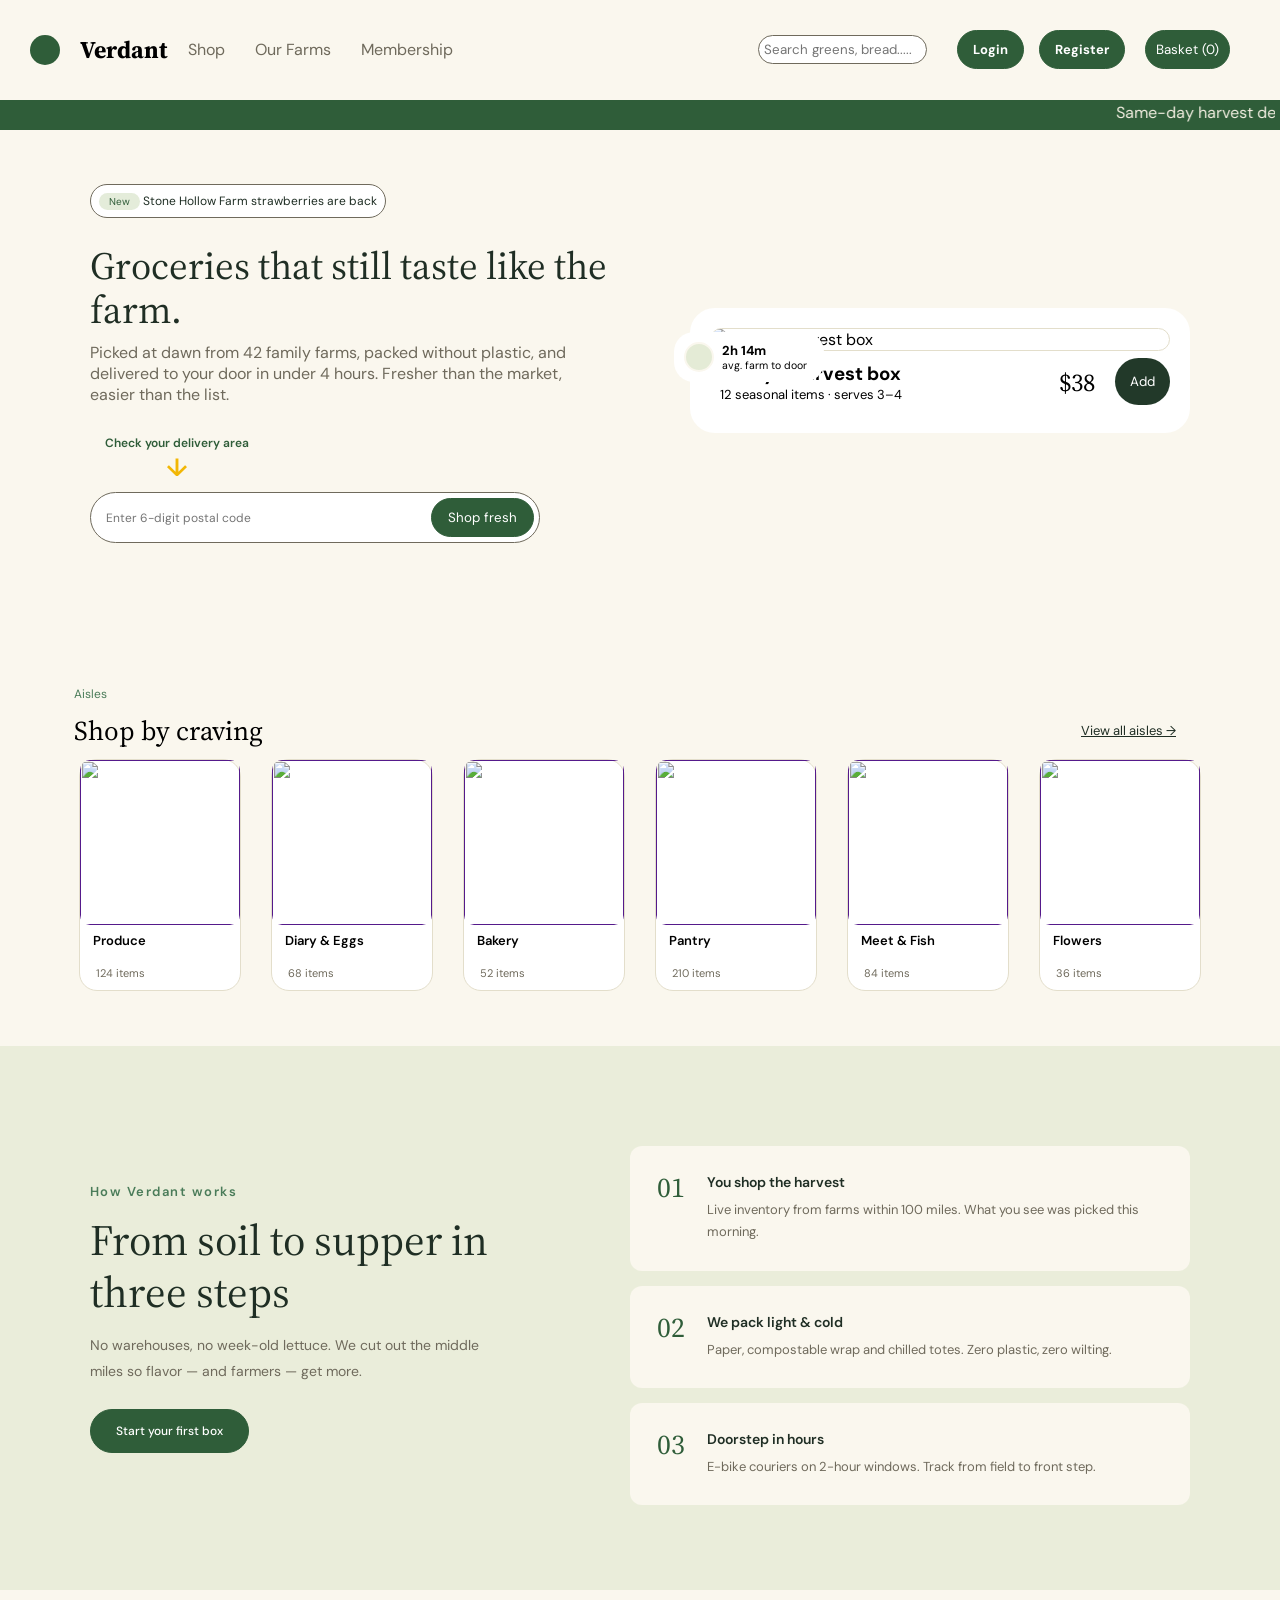
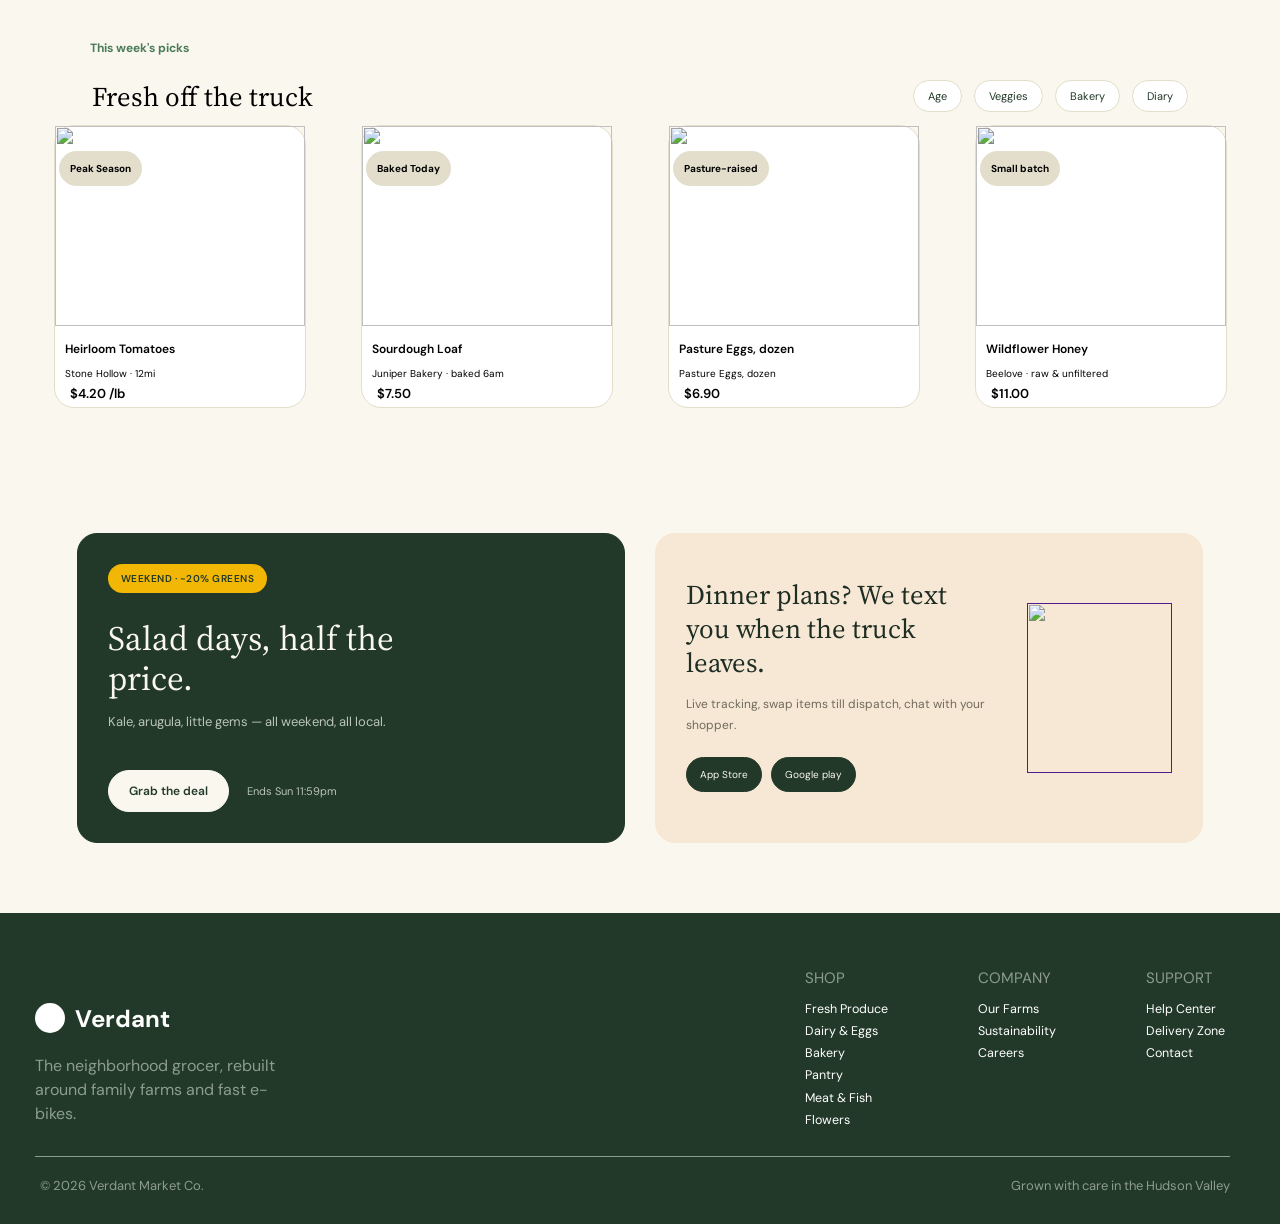
==== index.html @ 2cc0057a "Update Verdant website files" ====
<!DOCTYPE html>
<html lang="en">
<head>
    <meta charset="UTF-8">
    <meta name="viewport" content="width=device-width, initial-scale=1.0">
    <title>Verdant</title>
    <link rel="preconnect" href="https://fonts.googleapis.com">
<link rel="preconnect" href="https://fonts.gstatic.com" crossorigin>
<link href="https://fonts.googleapis.com/css2?family=DM+Sans:ital,opsz,wght@0,9..40,100..1000;1,9..40,100..1000&family=Lobster&display=swap" rel="stylesheet">
<link rel="preconnect" href="https://fonts.googleapis.com">
<link rel="preconnect" href="https://fonts.gstatic.com" crossorigin>
<link href="https://fonts.googleapis.com/css2?family=DM+Sans:ital,opsz,wght@0,9..40,100..1000;1,9..40,100..1000&family=Lobster&family=Source+Serif+4:ital,opsz,wght@0,8..60,200..900;1,8..60,200..900&display=swap" rel="stylesheet">
<link rel="stylesheet" href="style.css">
 <link
      rel="stylesheet"
      type="text/css"
      href="https://cdn.jsdelivr.net/npm/@phosphor-icons/web@2.1.1/src/fill/style.css"
    />
     <link
      rel="stylesheet"
      type="text/css"
      href="https://cdn.jsdelivr.net/npm/@phosphor-icons/web@2.1.1/src/light/style.css"
    />
    <script src="script.js" defer></script>
</head>
<body>
    <header class="logo-header">
        <div class="logo-container">

            <div class="logo-section">
                <div class="logo"></div>
                <h2 class="logo-text">Verdant</h2>
            </div>

            <nav id="nav-section">
                <ul class="nav-links">
                    <li><a href="shop.html#shop">Shop</a></li>
                    <li><a href="shop.html#farms">Our Farms</a></li>
                    <li><a href="membership.html">Membership</a></li>
                </ul>

                <div class="section-2">
                    <input type="text"
                        placeholder="Search greens, bread....."
                        class="search-bar"
                        id="product-search">                  
                    <div class="auth-section" id="auth-section">
                        <a href="login.html">Login</a>
                        <a href="register.html">Register</a>
                    </div>
                </div>
            </nav>

            <div class="cart-wrapper">
                <button class="cart-button">
                    Basket (<span id="cart-count">0</span>)
                </button>

                <div class="cart-dropdown" id="cart-dropdown">

                    <div class="cart-heading">
                        <h3>Your Basket</h3>
                        <span id="cart-items-count">0 items</span>
                    </div>

                    <div id="cart-items">
                        <p class="empty-cart">Your basket is empty.</p>
                    </div>

                    <div class="cart-summary">
                        <div class="summary-row">
                            <span>Subtotal</span>
                            <span>$<span id="cart-subtotal">0.00</span></span>
                        </div>

                        <div class="summary-row">
                            <span>Delivery</span>
                            <span>Calculated at checkout</span>
                        </div>

                        <div class="summary-row total-row">
                            <strong>Total</strong>
                            <strong>$<span id="cart-total">0.00</span></strong>
                        </div>

                       <button class="clear-basket-button" id="clear-basket">
                            Clear Basket
                        </button>

                        <button class="checkout-button" id="checkout-button" disabled>
                            Proceed to Checkout
                        </button>
                    </div>
                </div>
            </div>

            <div class="hamburger" id="hamburger">
                <span></span>
                <span></span>
                <span></span>
            </div>

        </div>
    </header>
        <div id="cart-notification" class="cart-notification">
            Product added to basket!
        </div>

   <main>
       
     <!-- FIRST SECTION: ANNOUNCEMENT -->
        <section class="first">
            <div class="second-logo"></div>

            <p>
                <marquee behavior="scroll" direction="left">
                    Same-day harvest delivery — order by 2pm, on your porch by 6pm
                </marquee>
            </p>
        </section>


        <!-- HERO SECTION -->
        <section class="second">

            <!-- LEFT SIDE -->
            <div class="first-flex">

                <div class="container1">

                    <div class="cont">
                        <p>
                            <span>New</span> Stone Hollow Farm strawberries are back
                        </p>
                    </div>

                    <h1 class="groceries-title">
                        Groceries that still taste like the farm.
                    </h1>

                    <p class="info">
                        Picked at dawn from 42 family farms, packed without plastic,
                        and delivered to your door in under 4 hours.
                        Fresher than the market, easier than the list.
                    </p>

                </div>


                <!-- ZIP CODE FORM -->
                <div class="zip-section">

                    <div class="zip-pointer">
                        <span>Check your delivery area</span>
                        <span class="zip-arrow">↓</span>
                    </div>

                    <form id="zip-form">

                        <input
                            type="text"
                            id="zip-input"
                            placeholder="Enter 6-digit postal code"
                            maxlength="6"
                            inputmode="numeric"
                            pattern="[0-9]{6}"
                            required
                        >

                        <button type="submit" class="zip-button">
                            Shop fresh
                        </button>

                    </form>

                    <p id="zip-message"></p>

                </div>

            </div>


            <!-- RIGHT SIDE: PRODUCT IMAGE -->
            <div class="right-side">

                <div class="smaller">

                    <div class="small"></div>

                    <div class="small-style">
                        <h3>2h 14m</h3>
                        <p>avg. farm to door</p>
                    </div>

                </div>


                <div>

                    <div class="image">
                        <img src="/images/first.jpg" alt="Today's harvest box">
                    </div>


                    <div class="second-small">

                        <div class="smallest">
                            <h3>Today's harvest box</h3>
                            <p>12 seasonal items · serves 3–4</p>
                        </div>


                        <div class="money">

                            <p>$38</p>

                            <button
                                class="add-button"
                                data-name="Today's harvest box"
                                data-price="38"
                                data-image="images/first.jpg"
                            >
                                Add
                            </button>

                        </div>

                    </div>

                </div>

            </div>

        </section>

        <!-- SECOND SECTION -->
    <section>
        <div>
            <div class="second-section">
                <p>Aisles</p>
                <div class="second-small-flex">
                    <h3>Shop by craving</h3>
                    <a href="shop.html#shop">View all aisles →</a>
                </div>
                <div class="image-collection">
                    <div class="image">
                        <a href=""><img src="images/second.jpg" alt=""></a>
                        <h4>Produce</h4>
                        <p>124 items</p>
                    </div>
                     <div class="image">
                        <a href=""><img src="images/third.jpg" alt=""></a>
                        <h4>Diary & Eggs</h4>
                        <p>68 items</p>
                    </div>
                     <div class="image">
                       <a href=""><img src="images/fourth.jpg" alt=""></a>
                        <h4>Bakery</h4>
                        <p>52 items</p>
                    </div>
                     <div class="image">
                        <a href=""><img src="images/fifth.jpg" alt=""></a>
                        <h4>Pantry</h4>
                        <p>210 items</p>
                    </div>
                     <div class="image">
                        <a href=""><img src="images/sixth.jpg" alt=""></a>
                        <h4>Meet & Fish</h4>
                        <p>84 items</p>
                    </div>
                     <div class="image">
                        <a href=""><img src="images/seventh.jpg" alt=""></a>
                        <h4>Flowers</h4>
                        <p>36 items</p>
                    </div>
                </div>
            </div>
        </div>
    </section>
    <!-- THRID SECTION -->
     <section class="third-flex">
        <div class="third-main">
            <div class="small-third">
                <h4>How Verdant works</h4>
                <h2>From soil to supper in three steps</h2>
                <p>No warehouses, no week-old lettuce. We cut out the middle miles so flavor — and farmers — get more.</p>
                <button> <a href="shop.html">Start your first box</a></button>
            </div>
            <div class="digit">
                <div class="digit1">
                    <h3>01</h3>
                    <div>
                        <h5>You shop the harvest</h5>
                        <p>Live inventory from farms within 100 miles. What you see was picked this morning.</p>
                    </div>
                </div>
                <div class="digit2">
                    <h3>02</h3>
                    <div>
                        <h5>We pack light & cold</h5>
                        <p>Paper, compostable wrap and chilled totes. Zero plastic, zero wilting.</p>
                    </div>
                </div>
                 <div class="digit3">
                    <h3>03</h3>
                    <div>
                        <h5>Doorstep in hours</h5>
                        <p>E-bike couriers on 2-hour windows. Track from field to front step.</p>
                    </div>
                </div>
            </div>
        </div>
     </section>
     <!-- FOURTH SECTION -->
     
<!-- FOURTH SECTION -->
            <section class="fourth-section">
                <div class="fourth-first">
                    <h4>This week's picks</h4>

                    <div class="fourth-small">
                        <h3>Fresh off the truck</h3>

                        <ul class="fourth-flex">
                            <li><a href="shop.html#produce">Age</a></li>
                            <li><a href="shop.html#pantry">Veggies</a></li>
                            <li><a href="shop.html#bakery">Bakery</a></li>
                            <li><a href="shop.html#dairy">Diary</a></li>
                        </ul>
                    </div>
                </div>

                <div class="fourth-images">

                    <!-- PRODUCT 1 -->
                    <div class="image-design">
                        <img src="images/eighth.jpg" alt="">
                        <h2>Heirloom Tomatoes</h2>
                        <p>Stone Hollow · 12mi</p>
                        <h3>Peak Season</h3>

                        <div class="fourth-smaller">
                            <p>$4.20 /lb</p>

                            <button class="add-button"
                                data-name="Heirloom Tomatoes"
                                data-price="4.20"
                                data-image="/images/eighth.jpg">
                                <i class="ph-fill ph-plus-circle icon"></i>
                            </button>
                        </div>
                    </div>

                    <!-- PRODUCT 2 -->
                    <div class="image-design">
                        <img src="images/nineth.jpg" alt="">
                        <h2>Sourdough Loaf</h2>
                        <p>Juniper Bakery · baked 6am</p>
                        <h3>Baked Today</h3>

                        <div class="fourth-smaller">
                            <p>$7.50</p>

                            <button class="add-button"
                                data-name="Sourdough Loaf"
                                data-price="7.50"
                                data-image="/images/nineth.jpg">
                                <i class="ph-fill ph-plus-circle icon"></i>
                            </button>
                        </div>
                    </div>

                    <!-- PRODUCT 3 -->
                    <div class="image-design">
                        <img src="images/tenth.jpg" alt="">
                        <h2>Pasture Eggs, dozen</h2>
                        <p>Pasture Eggs, dozen</p>
                        <h3>Pasture-raised</h3>

                        <div class="fourth-smaller">
                            <p>$6.90</p>

                            <button class="add-button"
                                data-name="Pasture Eggs"
                                data-price="6.90"
                                data-image="/images/tenth.jpg">
                                <i class="ph-fill ph-plus-circle icon"></i>
                            </button>
                        </div>
                    </div>

                    <!-- PRODUCT 4 -->
                    <div class="image-design">
                        <img src="images/eleventh.jpg" alt="">
                        <h2>Wildflower Honey</h2>
                        <p>Beelove · raw & unfiltered</p>
                        <h3>Small batch</h3>

                        <div class="fourth-smaller">
                            <p>$11.00</p>

                            <button class="add-button"
                                data-name="Wildflower Honey"
                                data-price="11.00"
                                data-image="/images/eleventh.jpg">
                                <i class="ph-fill ph-plus-circle icon"></i>
                            </button>
                        </div>
                    </div>

                </div>
            </section>

                             <!-- FIFTH SECTION -->
      <section class="fifth-section">
        <div class="fifth-first">
            <h6>WEEKEND · −20% GREENS</h6>
            <h3>Salad days, half the price.</h3>
            <span>Kale, arugula, little gems — all weekend, all local.</span>
            <div class="button-design">
            <button>Grab the deal</button>
            <p>Ends Sun 11:59pm</p>
            </div>
        </div>
        <div class="fifth-second">
            <div>
                <h3>Dinner plans? We text you when the truck leaves.</h3>
                <p>Live tracking, swap items till dispatch, chat with your shopper.</p>
                <button> <i class="ph-light ph-download-simple"></i> App Store</button>
                <button> <i class="ph-light ph-download-simple"></i> Google play</button>
            </div>
            <div>
                <a href=""><img src="images/download.png" alt=""></a>
            </div>
        </div>
    </section>
    
</main>
    <footer>

            <section class="section1">

                <div>
                    <div class="logo-sect">
                        <div class="logo1"></div>
                        <h2 class="logo-text1">Verdant</h2>
                    </div>

                    <p class="parag">
                        The neighborhood grocer, rebuilt around family farms and fast e-bikes.
                    </p>
                </div>

                <div class="foot">

                    <div>
                        <ul>
                            <p>SHOP</p>
                            <li><a href="#produce">Fresh Produce</a></li>
                            <li><a href="#dairy">Dairy & Eggs</a></li>
                            <li><a href="#bakery">Bakery</a></li>
                            <li><a href="#pantry">Pantry</a></li>
                            <li><a href="#meat">Meat & Fish</a></li>
                            <li><a href="#flowers">Flowers</a></li>
                        </ul>
                    </div>

                    <div>
                        <ul>
                            <p>COMPANY</p>
                            <li><a href="#farms">Our Farms</a></li>
                            <li><a href="#">Sustainability</a></li>
                            <li><a href="#">Careers</a></li>
                        </ul>
                    </div>

                    <div>
                        <ul>
                            <p>SUPPORT</p>
                            <li><a href="#">Help Center</a></li>
                            <li><a href="#">Delivery Zone</a></li>
                            <li><a href="#">Contact</a></li>
                        </ul>
                    </div>

                </div>

            </section>

            <section class="section2">
                <div>
                    <p>© 2026 Verdant Market Co.</p>
                    <p>Grown with care in the Hudson Valley</p>
                </div>
            </section>

        </footer>

</body>
</html>
---- style.css ----
* {
    margin: 0;
    padding: 0;
    box-sizing: border-box;
    font-family: 'DM Sans', sans-serif;
}

body {
    max-width: 1400px;
    margin: 0 auto;
    padding-top: 100px;
}

.logo-header {
    font-family: 'DM Sans', sans-serif;
    background: #FAF7EE;
    display: flex;
    justify-content: space-between;
    padding: 30px;
    position: fixed;
    top: 0;
    left: 0;
    width: 100%;
    box-sizing: border-box;
    z-index: 2000;
}

.logo {
    width: 30px;
    height: 30px;
    border-radius: 100%;
    background-color: #2F5D39;
}

.logo-text {
    font-family: 'Source Serif 4', serif;
}

.logo-section {
    display: flex;
    align-items: center;
    gap: 20px;
}

.logo-container {
    display: flex;
    align-items: center;
    justify-content: space-between;
    width: 100%;
    gap: 20px;
}

#nav-section {
    display: flex;
    align-items: center;
    justify-content: space-between;
    flex: 1;
}

#nav-section .nav-links {
    display: flex;
    align-items: center;
    gap: 30px;
}

#nav-section .section-2 {
    display: flex;
    align-items: center;
    gap: 30px;
}

nav ul {
    display: flex;
    list-style: none;
    text-align: center;
    gap: 30px;
}

nav a {
    text-decoration: none;
    font-family: 'DM Sans', sans-serif;
    color: #6F6A5C;
}

nav a:hover {
    color: black;
}

.hamburger {
    display: none;
    flex-direction: column;
    gap: 5px;
    cursor: pointer;
    margin-left: 0;
    flex-shrink: 0;
}

.hamburger span {
    width: 25px;
    height: 3px;
    background-color: #222;
    border-radius: 3px;
}

.section-2 {
    display: flex;
    align-items: center;
    gap: 30px;
}

.search-bar {
    display: inline-block;
    color: #6F6A5C;
    border: 1px solid #6F6A5C;
    border-radius: 20px;
    padding: 5px;
}

.search-bar:focus {
    outline: none;
}

.section-2 a {
    display: inline-block;
    font-family: 'DM Sans', sans-serif;
    font-size: 13px;
    font-weight: bolder;
    padding: 10px 15px;
    background-color: #2F5D39;
    border: 1px solid #2F5D39;
    border-radius: 20px;
    text-decoration: none;
    color: white;
}

.cart-button {
    display: inline-block;
    padding: 10px;
    background-color: #2F5D39;
    border: 1px solid #2F5D39;
    color: white;
    border-radius: 20px;
}

/* BASKET WRAPPER */
.cart-wrapper {
    position: relative;
    margin-left: auto;
    margin-right: 20px;
    flex-shrink: 0;
}

.cart-dropdown {
    display: none;
    position: absolute;
    top: calc(100% + 12px);
    right: 0;
    width: 480px;

    max-height: calc(100vh - 120px);
    overflow-y: auto;
    overflow-x: hidden;

    padding: 20px;
    background: #FAF7EE;
    border: 1px solid #E5E0D5;
    border-radius: 14px;
    box-shadow: 0 10px 30px rgba(0, 0, 0, 0.12);
    z-index: 1001;
    box-sizing: border-box;
    line-height: 3rem;
}

.cart-dropdown.active {
    display: block;
}

/* BASKET HEADING */
.cart-heading {
    display: flex;
    justify-content: space-between;
    align-items: center;
    margin-bottom: 15px;
}

.cart-heading h3 {
    margin: 0;
    color: #2F5D39;
}

#cart-items-count {
    font-size: 12px;
    color: #6F6A5C;
}

/* EMPTY BASKET */
.empty-cart {
    text-align: center;
    padding: 20px 0;
    color: #6F6A5C;
}

/* PRODUCT ROW */
.cart-item {
    display: flex;
    align-items: center;
    gap: 12px;
    padding: 12px 0;
    border-bottom: 1px solid #E5E0D5;
}

.cart-item img {
    width: 65px;
    height: 65px;
    object-fit: cover;
    border-radius: 8px;
}

.cart-product-info {
    flex: 1;
    min-width: 0;
}

.cart-product-info h4 {
    margin: 0 0 5px;
    font-size: 13px;
    color: #2F5D39;
}

.cart-product-info p {
    margin: 0 0 8px;
    font-size: 12px;
    color: #6F6A5C;
}

.quantity-controls {
    display: flex;
    align-items: center;
    gap: 10px;
}

.quantity-controls button {
    width: 23px;
    height: 23px;
    border: 1px solid #2F5D39;
    background: transparent;
    color: #2F5D39;
    border-radius: 5px;
    cursor: pointer;
}

.cart-product-right {
    display: flex;
    flex-direction: column;
    align-items: flex-end;
    gap: 10px;
    font-size: 12px;
}

.remove-button {
    border: none;
    background: transparent;
    color: #A33B32;
    font-size: 11px;
    cursor: pointer;
}

/* BASKET SUMMARY */
.cart-summary {
    margin-top: 15px;
}

.summary-row {
    display: flex;
    justify-content: space-between;
    align-items: center;
    gap: 10px;
    margin-bottom: 12px;
    font-size: 12px;
    color: #6F6A5C;
}

.total-row {
    padding-top: 12px;
    border-top: 1px solid #E5E0D5;
    font-size: 15px;
    color: #2F5D39;
}

/* CHECKOUT */
.clear-basket-button {
    width: 100%;
    padding: 12px;
    margin-bottom: 10px;
    background-color: transparent;
    border: 1px solid #2F5D39;
    border-radius: 20px;
    color: #2F5D39;
    cursor: pointer;
    font-family: 'DM Sans', sans-serif;
}

.clear-basket-button:hover {
    background-color: #EAEDDA;
}
.checkout-button {
    width: 100%;
    padding: 12px;
    margin-top: 10px;
    border: none;
    border-radius: 8px;
    background: #2F5D39;
    color: white;
    font-weight: bold;
    cursor: pointer;
}
.checkout-button:disabled {
    opacity: 0.2;
    cursor: not-allowed;
}
@media (max-width: 1100px) {
    .logo-container { 
        gap: 10px;
}

    .section-2 {
        display: none;
    }

    #nav-section {
        flex: none;
        display: flex;
        visibility: hidden;
        justify-content: space-evenly;
        pointer-events: none;
        position: absolute;
        top: 100%;
        right: 0;
        width: min(500px, 100%);
        max-width: 100%;
        height: 500px;
        background: #FAF7EE;
        padding: 20px;
        box-sizing: border-box;
        flex-direction: column;
        z-index: 1000;
        opacity: 0;
 }
    .hamburger {
        display: flex;
    }

    #nav-section.active {
        visibility: visible;
        pointer-events: auto;
        opacity: 1;
    }

    #nav-section.active .section-2 {
        display: flex;
        flex-direction: column;
    }

    #nav-section ul {
        display: none;
    }

    #nav-section.active ul {
        display: flex;
        flex-direction: column;
        gap: 20px;
        padding: 0;
    }
    #nav-section.active nav a:hover {
    color: black;
}
    #nav-section.active .search-bar {
        display: flex;
    }
}
@media(max-width: 780px){
    #nav-section{
        width: min(400px, 100%);
    }
     
    .cart-wrapper {
        position: relative;
        margin-left: auto;
        margin-right: 20px;
    }

    .cart-dropdown {
        position: absolute;
        top: calc(100% + 12px);
        right: 0;
        width: min(350px, calc(100vw - 30px));
        max-width: calc(100vw - 30px);
        box-sizing: border-box;
    }
}
@media(max-width: 450px){
    #nav-section{
        width: min(350px, 100%);
    }
}

/* CART NOTIFICATION */

.cart-notification {
    position: fixed;
    top: 100px;
    right: 25px;
    background: #2F5D39;
    color: #FAF7EE;
    padding: 14px 22px;
    border-radius: 8px;
    font-size: 14px;
    font-weight: 600;
    opacity: 0;
    visibility: hidden;
    transform: translateY(-10px);
    transition: all 0.3s ease;
    z-index: 1000;
}

.cart-notification.show {
    opacity: 1;
    visibility: visible;
    transform: translateY(0);
}

/* The hero section  */

/* =========================
   TOP ANNOUNCEMENT SECTION
========================= */

.first {
    position: relative;
    display: flex;
    align-items: center;
    background-color: #2F5D39;
    padding: 5px;
    height: 30px;
    overflow: hidden;
}

.first p {
    width: 100%;
    margin: 0;
    font-family: 'DM Sans', sans-serif;
    color: #F3EFE2;
}

.first marquee {
    width: 100%;
}

/* =========================
   HERO SECTION
========================= */

.second {
    background-color: #FAF7EE;
    padding: 54px 7% 60px;
    display: flex;
    align-items: center;
    justify-content: space-between;
    gap: 60px;
    box-sizing: border-box;
}

.first-flex {
    flex: 1;
    min-width: 0;
    max-width: 530px;
    padding: 0;
    box-sizing: border-box;
}

.cont {
    background-color: #FFFFFF;
    border: 1px solid #6F6A5C;
    max-width: fit-content;
    font-size: small;
    font-family: 'DM Sans', sans-serif;
    border-radius: 20px;
    padding: 3px;
}

.cont p {
    padding: 5px;
    color: #1F2E24;
    font-size: 12px;
}

.cont span {
    background-color: #E4ECDA;
    color: #2F5D39;
    font-size: 10px;
    padding: 2px 10px;
    border-radius: 10px;
}

.groceries-title {
    font-family: 'Source Serif 4', serif;
    max-width: 530px;
    font-size: clamp(32px, 3vw, 60px);
    line-height: 1.15;
    color: #1F2E24;
    font-weight: 400;
    padding-top: 26px;
}

.info {
    max-width: 500px;
    max-height: 78px;
    font-family: 'DM Sans', sans-serif;
    padding: 10px 0 0;
    margin-bottom: 30px;
    color: #6F6A5C;
}


/* =========================
   ZIP CODE SECTION
========================= */

.zip-section {
    display: flex;
    flex-direction: column;
    align-items: flex-start;
    gap: 8px;
}


/* POINTER */

.zip-pointer {
    display: flex;
    flex-direction: column;
    align-items: center;
    margin-left: 15px;
    color: #2F5D39;
    font-family: 'DM Sans', sans-serif;
    font-size: 12px;
    font-weight: 600;
}

.zip-arrow {
    font-size: 25px;
    color: #F2B705;
    animation: pointDown 0.8s infinite alternate;
}

@keyframes pointDown {
    from {
        transform: translateY(-3px);
    }

    to {
        transform: translateY(5px);
    }
}


/* ZIP FORM */

#zip-form {
    display: flex;
    justify-content: space-between;
    align-items: center;
    width: 450px;
    max-width: 100%;
    padding: 5px;
    background-color: white;
    border: 1px solid #6F6A5C;
    border-radius: 80px;
    box-sizing: border-box;
}

#zip-form input {
    flex: 1;
    min-width: 0;
    padding: 10px;
    border: none;
    outline: none;
    background: transparent;
    font-family: 'DM Sans', sans-serif;
    font-size: 12px;
}

#zip-form button {
    padding: 10px 16px;
    background-color: #2F5D39;
    color: white;
    border: 1px solid #2F5D39;
    border-radius: 40px;
    font-family: 'DM Sans', sans-serif;
    cursor: pointer;
    transition: background-color 0.3s ease;
}

#zip-form button:hover {
    background-color: #223929;
}


/* MESSAGE */

#zip-message {
    margin-top: 5px;
    font-family: 'DM Sans', sans-serif;
    font-size: 12px;
}

#zip-message.success {
    color: #2F5D39;
}

#zip-message.error {
    color: #A33B32;
}

.zip-select {
    width: 100%;
    padding: 12px 10px;
    border: 1px solid #E3DECB;
    border-radius: 20px;
    background: #FAF7EE;
    color: #223929;
    font: inherit;
    outline: none;
}

.zip-select:focus,
#zip-input:focus {
    border-color: #2F5D39;
}

.zip-select:disabled {
    opacity: 0.6;
    cursor: not-allowed;
}


/* =========================
   HERO IMAGE SECTION
========================= */

.right-side {
    flex: 1;
    min-width: 0;
    width: 100%;
    max-width: 500px;
    border: 20px solid white;
    border-radius: 25px;
    background-color: white;
    position: relative;
    box-sizing: border-box;
}

.image img {
    display: block;
    width: 100%;
    height: auto;
    border-radius: 10px;
}

.small {
    width: 30px;
    height: 30px;
    background-color: #E4EBD6;
    border-radius: 100%;
    border: 2px solid #FAF7EE;
    flex-shrink: 0;
}

.small-style {
    font-family: 'DM Sans', sans-serif;
}

.small-style h3 {
    font-size: 13px;
}

.small-style p {
    font-size: 10.5px;
}

.smaller {
    display: flex;
    align-items: center;
    gap: 8px;
    padding: 10px;
    background-color: white;
    width: 150px;
    border-radius: 20px;
    position: absolute;
    top: 5%;
    left: -8%;
    z-index: 1;
}

.second-small {
    display: flex;
    justify-content: space-between;
    align-items: center;
    width: 100%;
    box-sizing: border-box;
    flex-wrap: wrap;
}

.money {
    display: flex;
    align-items: center;
    gap: 20px;
}

.smallest {
    font-family: 'DM Sans', sans-serif;
    padding: 10px;
    font-weight: 400;
}

.smallest p {
    font-size: 13px;
}

.money p {
    font-family: 'Source Serif 4', serif;
    font-weight: 400;
    font-size: 25px;
}

.add-button {
    padding: 15px;
    border: none;
    background-color: #223929;
    color: white;
    font-family: 'DM Sans', sans-serif;
    border-radius: 30px;
    cursor: pointer;
}

.small1 {
    width: 30px;
    height: 30px;
    background-color: #E4EBD6;
    border-radius: 100%;
    border: 2px solid #FAF7EE;
}

.thrid-small {
    display: flex;
    align-items: center;
    gap: 5px;
    padding: 7px;
    background-color: #223929;
    width: 250px;
    border-radius: 20px;
    position: absolute;
    bottom: 15%;
    right: -4%;
}

.smallest2 {
    font-family: 'DM Sans', sans-serif;
    padding: 10px;
    font-weight: 400;
    color: white;
}

.smallest2 p {
    font-size: 13px;
}


/* =========================
   CART TOTAL
========================= */

.cart-total-display {
    font-size: 18px;
    font-weight: 600;
    background: #223929;
    padding: 10px 15px;
    width: fit-content;
    color: white;
    border-radius: 20px;
}


/* =========================
   TABLET RESPONSIVENESS
========================= */

@media (max-width: 850px) {

    .second {
        flex-direction: column;
        align-items: center;
        gap: 45px;
        padding: 54px 6% 60px;
    }

    .first-flex {
        width: 100%;
        max-width: 530px;
        padding: 0;
    }

    .right-side {
        width: 100%;
        max-width: 500px;
        margin: 0;
    }
}


/* =========================
   MOBILE RESPONSIVENESS
========================= */

@media (max-width: 555px) {

    .first-flex {
        width: 100%;
    }

    .zip-section {
        width: 100%;
    }

    #zip-form {
        width: 100%;
        max-width: 340px;
    }

    .right-side {
        width: 100%;
        max-width: 400px;
        border: 5px solid white;
        border-radius: 10px;
    }

    .second-small {
        width: 100%;
    }

    .info {
        max-height: none;
    }
}


/* SECOND SECTION*/

.second-section {
    padding-top: 70px;
    padding-left: 24px;
    padding-right: 24px;
    padding-bottom: 50px;
    background-color: #FAF7EE;
}

.second-section p {
    font-family: 'DM Sans';
    color: #4A7C59;
    font-size: 12px;
    margin-left: 50px;
}

.second-small-flex {
    display: flex;
    justify-content: space-between;
    align-items: center;
    margin-left: 40px;
}

.second-small-flex h3 {
    font-family: 'Source Serif 4';
    font-size: 27px;
    font-weight: 400;
    padding: 10px;
}

.second-small-flex a {
    color: #1F2E24;
    font-weight: 400;
    font-family: 'DM Sans';
    font-size: 13px;
    margin-right: 80px;
}

@media (max-width: 471px) {
    .second-small-flex {
        flex-wrap: wrap;
    }
}

.image-collection {
    display: flex;
    gap: 30px;
    justify-content: center;
    padding-bottom: 5px;
}

.image-collection img {
    width: 160px;
    height: 165px;
}

.image-collection h4 {
    font-family: 'DM Sans';
    font-size: 13px;
    font-weight: 600;
    padding: 7px;
    margin-left: 6px;
}

.image {
    background-color: white;
    border: 1px solid #E3DECB;
    border-radius: 18px;
}

.image-collection p {
    padding: 10px;
    margin-left: 6px;
    font-family: 'DM Sans';
    font-size: 11px;
    color: #6F6A5C;
}

@media (max-width: 1124px) {
    .image-collection {
        flex-wrap: wrap;
    }

    .image-collection img {
        width: 130px;
        height: 100px;
    }
}


/* THIRD SECTION */

.third-flex {
    background-color: #EAEDDA;
    padding: 85px 7%;
}

.third-main {
    display: flex;
    justify-content: space-between;
    align-items: center;
    gap: 80px;
    max-width: 1200px;
    margin: 0 auto;
}

/* LEFT SIDE */

.small-third {
    flex: 1;
    max-width: 430px;
}

.small-third h4 {
    font-family: 'DM Sans';
    font-size: 13px;
    font-weight: 600;
    color: #4A7C59;
    letter-spacing: 1.5px;
    margin-bottom: 14px;
}

.small-third h2 {
    font-family: 'Source Serif 4';
    font-size: clamp(30px, 3.5vw, 43px);
    line-height: 1.2;
    font-weight: 400;
    color: #1F2E24;
    margin-bottom: 16px;
}

.small-third p {
    max-width: 400px;
    line-height: 1.8;
    color: #6F6A5C;
    font-size: 14px;
    margin-bottom: 25px;
}

.small-third button {
    display: inline-block;
    background-color: #2F5D39;
    padding: 13px 25px;
    border: 1px solid #2F5D39;
    border-radius: 30px;
    font-family: 'DM Sans';
    font-weight: 500;
    font-size: 12px;
    cursor: pointer;
    transition: background-color 0.3s ease;
}

.small-third button:hover {
    background-color: #223929;
}

.small-third a {
    text-decoration: none;
    color: white;
}

/* RIGHT SIDE */

.digit {
    flex: 1;
    max-width: 560px;
    width: 100%;
}

.digit1,
.digit2,
.digit3 {
    display: flex;
    align-items: flex-start;
    background-color: #FAF7EE;
    padding: 27px;
    gap: 22px;
    margin-top: 15px;
    border-radius: 12px;
    transition: transform 0.3s ease, box-shadow 0.3s ease;
}

.digit1:hover,
.digit2:hover,
.digit3:hover {
    transform: translateY(-4px);
    box-shadow: 0 8px 20px rgba(34, 57, 41, 0.08);
}

.digit1 h3,
.digit2 h3,
.digit3 h3 {
    font-family: 'Source Serif 4';
    font-size: 28px;
    font-weight: 400;
    color: #2F5D39;
    line-height: 1;
}

.digit1 h5,
.digit2 h5,
.digit3 h5 {
    font-family: 'DM Sans';
    font-size: 14px;
    font-weight: 600;
    color: #1F2E24;
    margin-bottom: 8px;
}

.digit1 p,
.digit2 p,
.digit3 p {
    font-family: 'DM Sans';
    font-size: 13px;
    font-weight: 400;
    color: #6F6A5C;
    line-height: 1.7;
}

/* TABLETS */

@media (max-width: 950px) {
    .third-flex {
        padding: 65px 5%;
    }

    .third-main {
        gap: 40px;
    }

    .digit1,
    .digit2,
    .digit3 {
        padding: 22px;
        gap: 16px;
    }
}

/* MOBILE */

@media (max-width: 840px) {
    .third-flex {
        padding: 60px 6%;
    }

    .third-main {
        flex-direction: column;
        align-items: stretch;
        gap: 35px;
    }

    .small-third {
        max-width: 550px;
        margin: 0 auto;
        text-align: center;
    }

    .small-third h2 {
        font-size: 34px;
    }

    .digit {
        max-width: 100%;
    }
}

@media (max-width: 480px) {
    .third-flex {
        padding: 45px 5%;
    }

    .small-third h2 {
        font-size: 30px;
    }

    .small-third p {
        font-size: 13px;
    }

    .digit1,
    .digit2,
    .digit3 {
        padding: 20px 16px;
        gap: 15px;
    }

    .digit1 h3,
    .digit2 h3,
    .digit3 h3 {
        font-size: 24px;
    }

    .digit1 h5,
    .digit2 h5,
    .digit3 h5 {
        font-size: 13px;
    }

    .digit1 p,
    .digit2 p,
    .digit3 p {
        font-size: 12px;
    }
}

/* FOURTH SECTION */

.fourth-section {
    background-color: #FAF7EE;
    padding: 50px 7%;
}

.fourth-first h4 {
    color: #4A7C59;
    font-family: 'DM Sans', sans-serif;
    font-size: 12px;
    margin-bottom: 12px;
}

.fourth-small {
    display: flex;
    justify-content: space-between;
    align-items: center;
    gap: 20px;
    padding: 10px 2px;
}

.fourth-small h3 {
    font-family: 'Source Serif 4', serif;
    font-size: 27px;
    font-weight: 400;
    margin: 0;
}

.fourth-flex {
    display: flex;
    align-items: center;
    justify-content: flex-end;
    flex-wrap: wrap;
    list-style: none;
    gap: 12px;
    padding: 0;
    margin: 0;
}

.fourth-flex a {
    display: inline-block;
    text-decoration: none;
    background-color: white;
    color: #223929;
    border: 1px solid #E3DECB;
    border-radius: 20px;
    font-family: 'DM Sans', sans-serif;
    font-size: 11px;
    padding: 8px 14px;
    transition: 0.3s ease;
}

.fourth-flex a:hover {
    background-color: #223929;
    border-color: #223929;
    color: white;
}

@media (max-width: 840px) {
    .fourth-section {
        padding: 50px 6%;
    }
}
/* TABLET */
@media (max-width: 768px) {
    .fourth-small {
        gap: 15px;
    }

    .fourth-small h3 {
        font-size: 22px;
    }

    .fourth-flex {
        gap: 8px;
    }
}

/* SMALL SCREENS */
@media (max-width: 561px) {
    .fourth-small {
        flex-wrap: wrap;
        gap: 15px;
    }

    .fourth-small h3 {
        font-size: 21px;
    }

    .fourth-flex {
        justify-content: flex-start;
        gap: 10px;
    }
}

/* VERY SMALL PHONES */
@media (max-width: 380px) {
    .fourth-small h3 {
        font-size: 19px;
    }

    .fourth-flex a {
        font-size: 10px;
        padding: 7px 11px;
    }
}

.fourth-images {
    display: flex;
    gap: 55px;
    justify-content: center;
    padding-bottom: 5px;
    position: relative;
}

.fourth-images img {
    max-width: 100%;
    width: 250px;
    height: 200px;
}

.image-design {
    background-color: white;
    border: 1px solid #E3DECB;
    border-radius: 20px;
}

.fourth-images h2 {
    font-family: 'DM Sans';
    font-size: 12px;
    font-weight: 600;
    padding: 10px;
}

.fourth-images p {
    font-family: 'DM Sans';
    font-size: 10px;
    font-weight: 400;
    margin-left: 10px;
}

.fourth-images h3 {
    font-family: 'DM Sans';
    font-size: 10px;
    background-color: #E3DECB;
    border: 1px solid #E3DECB;
    position: absolute;
    top: 9%;
    margin-left: 4px;
    padding: 10px;
    border-radius: 20px;
}

.fourth-smaller {
    display: flex;
    justify-content: space-between;
    align-items: center;
    font-family: 'DM Sans';
    padding: 5px;
}

.fourth-smaller a {
    color: #223929;
    font-size: 25px;
    text-decoration: none;
}

.fourth-smaller p {
    font-family: 'DM Sans';
    font-size: 13px;
    font-weight: 600;
}
.fourth-smaller button {
    background: none;
    border: none;
    padding: 0;
    cursor: pointer;
    color: inherit;
    font: inherit;
}

@media (max-width: 790px) {
    .fourth-images {
        flex-wrap: wrap;
    }

    .fourth-images img {
        width: 100%;
        height: 200px;
    }

    .fourth-images h3 {
        display: none;
    }
}

@media (max-width: 640px) {
    .fourth-images {
        gap: 20px;
    }

    .image-design {
        width: 200px;
    }
}

@media (max-width: 460px) {
    .fourth-images {
        gap: 5px;
    }

    .image-design {
        width: 150px;
    }
}


/* FIFTH SECTION */

.fifth-section {
    background-color: #FAF7EE;
    padding: 70px 6%;
    display: flex;
    justify-content: center;
    align-items: stretch;
    gap: 30px;
}

/* FIRST PROMOTIONAL CARD */

.fifth-first {
    background-color: #223929;
    flex: 1;
    max-width: 550px;
    min-height: 310px;
    border: 1px solid #223929;
    border-radius: 20px;
    padding: 30px;
    display: flex;
    flex-direction: column;
    align-items: flex-start;
}

.fifth-first h6 {
    padding: 8px 13px;
    margin: 0;
    color: #223929;
    background-color: #F2B705;
    border-radius: 20px;
    font-family: 'DM Sans';
    font-size: 10px;
    font-weight: 600;
    letter-spacing: 0.5px;
    width: fit-content;
}

.fifth-first h3 {
    font-family: 'Source Serif 4';
    font-weight: 400;
    font-size: 34px;
    line-height: 1.2;
    margin: 25px 0 12px;
    color: #FAF7EE;
    max-width: 350px;
}

.fifth-first span {
    font-family: 'DM Sans';
    font-weight: 400;
    font-size: 13px;
    line-height: 1.7;
    color: #B9C4B7;
    max-width: 350px;
}

.button-design {
    display: flex;
    align-items: center;
    flex-wrap: wrap;
    margin-top: auto;
    padding-top: 25px;
    gap: 18px;
}

.button-design button {
    background-color: #FAF7EE;
    color: #223929;
    padding: 12px 20px;
    border: 1px solid #FAF7EE;
    border-radius: 25px;
    font-family: 'DM Sans';
    font-size: 12px;
    font-weight: 600;
    cursor: pointer;
    transition: 0.3s ease;
}

.button-design button:hover {
    background-color: #F2B705;
    border-color: #F2B705;
}

.button-design p {
    font-family: 'DM Sans';
    font-weight: 400;
    font-size: 11px;
    color: #B9C4B7;
    margin: 0;
}

/* SECOND PROMOTIONAL CARD */

.fifth-second {
    background-color: #F7E8D5;
    flex: 1;
    max-width: 550px;
    min-height: 310px;
    border: 1px solid #F7E8D5;
    border-radius: 20px;
    padding: 30px;
    display: flex;
    align-items: center;
    justify-content: space-between;
    gap: 15px;
}

.fifth-second > div:first-child {
    flex: 1;
}

.fifth-second h3 {
    font-family: 'Source Serif 4';
    font-weight: 400;
    font-size: 27px;
    line-height: 1.25;
    color: #1F2E24;
    margin: 0 0 15px;
    max-width: 310px;
}

.fifth-second p {
    font-family: 'DM Sans';
    font-weight: 400;
    font-size: 12px;
    line-height: 1.7;
    color: #6F6A5C;
    max-width: 300px;
    margin: 0 0 22px;
}

.fifth-second button {
    background-color: #223929;
    color: #FAF7EE;
    padding: 10px 13px;
    border: 1px solid #223929;
    border-radius: 25px;
    margin: 0 5px 5px 0;
    font-family: 'DM Sans';
    font-size: 10px;
    cursor: pointer;
    transition: 0.3s ease;
}

.fifth-second button:hover {
    background-color: #2F5D39;
}

.fifth-second img {
    display: block;
    width: 145px;
    height: 170px;
    object-fit: contain;
}

/* TABLET */

@media (max-width: 1050px) {
    .fifth-section {
        flex-direction: column;
        align-items: center;
        gap: 25px;
    }

    .fifth-first,
    .fifth-second {
        width: 100%;
        max-width: 650px;
    }
}

/* MOBILE */

@media (max-width: 600px) {
    .fifth-section {
        padding: 45px 5%;
        gap: 20px;
    }

    .fifth-first,
    .fifth-second {
        min-height: 280px;
        padding: 25px;
        border-radius: 16px;
    }

    .fifth-first h3 {
        font-size: 29px;
    }

    .fifth-first span {
        font-size: 12px;
    }

    .fifth-second {
        gap: 5px;
    }

    .fifth-second h3 {
        font-size: 23px;
    }

    .fifth-second p {
        font-size: 11px;
    }

    .fifth-second img {
        width: 105px;
        height: 135px;
    }

    .fifth-second button {
        font-size: 9px;
        padding: 9px 11px;
    }
}

/* SMALL PHONES */

@media (max-width: 380px) {
    .fifth-first,
    .fifth-second {
        padding: 20px;
    }

    .fifth-first h3 {
        font-size: 26px;
    }

    .fifth-second h3 {
        font-size: 20px;
    }

    .fifth-second img {
        width: 75px;
        height: 110px;
    }
}


footer {
    background-color: #223929;
    padding: 30px;
    padding-top: 50px;
}

.section1 {
    display: flex;
    justify-content: space-between;
    flex-wrap: wrap;
    flex-basis: auto;
    margin-right: 20px;
    margin-left: 5px;
    align-items: center;
    border-bottom: 1px solid #8E9C8C;
    padding-bottom: 20px;
}

.foot {
    display: flex;
    gap: 80px;
}

.foot ul {
    list-style: none;
    font-family: 'DM Sans';
    font-size: 15px;
    padding: 5px;
    color: white;
}

.foot p {
    margin-bottom: 10px;
    color: #8E9C8C;
}

.foot a {
    text-decoration: none;
    color: white;
    line-height: 1.7em;
    font-size: 12.5px;
}

.logo-sect {
    display: flex;
    align-items: center;
    gap: 10px;
    padding-bottom: 20px;
}

.logo-text1 {
    color: white;
}

.parag {
    width: 240px;
    height: 42px;
    color: #8E9C8C;
    line-height: 1.5em;
}

.logo1 {
    width: 30px;
    height: 30px;
    border-radius: 100%;
    background-color: white;
}

.section2 {
    padding-top: 20px;
}

.section2 div {
    display: flex;
    justify-content: space-between;
    margin-left: 10px;
    margin-right: 20px;
    font-size: 13px;
    color: #8E9C8C;
}
/* RESPONSIVE FOOTER */

@media (max-width: 850px) {

    .section1 {
        align-items: flex-start;
        gap: 35px;
    }

    .foot {
        gap: 35px;
    }

}

@media (max-width: 600px) {

    footer {
        padding: 35px 22px;
    }

    .section1 {
        flex-direction: column;
        align-items: flex-start;
        gap: 30px;
        margin: 0;
    }

    .parag {
        width: 100%;
        max-width: 280px;
        height: auto;
        font-size: 13px;
    }

    .foot {
        display: grid;
        grid-template-columns: repeat(3, minmax(0, 1fr));
        width: 100%;
        gap: 15px;
    }

    .foot ul {
        padding: 0;
        font-size: 13px;
    }

    .foot ul p {
        font-size: 11px;
    }

    .foot a {
        font-size: 11px;
    }

    .section2 {
        padding-top: 20px;
    }

    .section2 div {
        flex-direction: column;
        gap: 10px;
        margin: 0;
        font-size: 11px;
    }

}

@media (max-width: 380px) {

    .foot {
        grid-template-columns: repeat(2, minmax(0, 1fr));
        row-gap: 25px;
    }

    .section2 div {
        font-size: 10px;
    }

}
html {
    scroll-behavior: smooth;
    background-color: #FAF7EE;
}

/* 2. Backup: nothing can ever widen the page sideways */
body {
    overflow-x: hidden;
}

/* 5. Deal and app cards on phones. Fixed 450px widths and the 312px / 293px
      text widths inside .fifth-second were wider than small screens. */
@media (max-width: 640px) {
    .fifth-first,
    .fifth-second {
        width: 100%;
        max-width: 450px;
        height: auto;
        min-height: 250px;
        max-height: none;
    }
    .fifth-second h3,
    .fifth-second p {
        width: auto;
        height: auto;
        max-width: calc(100% - 40px);
    }
}
@media (max-width: 490px) {
    .fifth-first,
    .fifth-second {
        width: 100%;
    }
}

/* LOGIN AND LOGOUT SECTION */

.auth-section {
    display: flex;
    align-items: center;
    gap: 15px;
}

.auth-section span {
    display: flex;
    align-items: center;
    gap: 7px;
}
.auth-section svg {
    flex-shrink: 0;
    color: #2F5D39;
}

#logout-button {
    padding: 9px 17px;
    background-color: #2F5D39;
    color: #FFFFFF;
    border: 1px solid #2F5D39;
    border-radius: 25px;
    font-family: 'DM Sans', sans-serif;
    font-size: 13px;
    font-weight: 600;
    cursor: pointer;
    transition: background-color 0.3s ease;
}

#logout-button:hover {
    background-color: #223929;
    border-color: #223929;
}
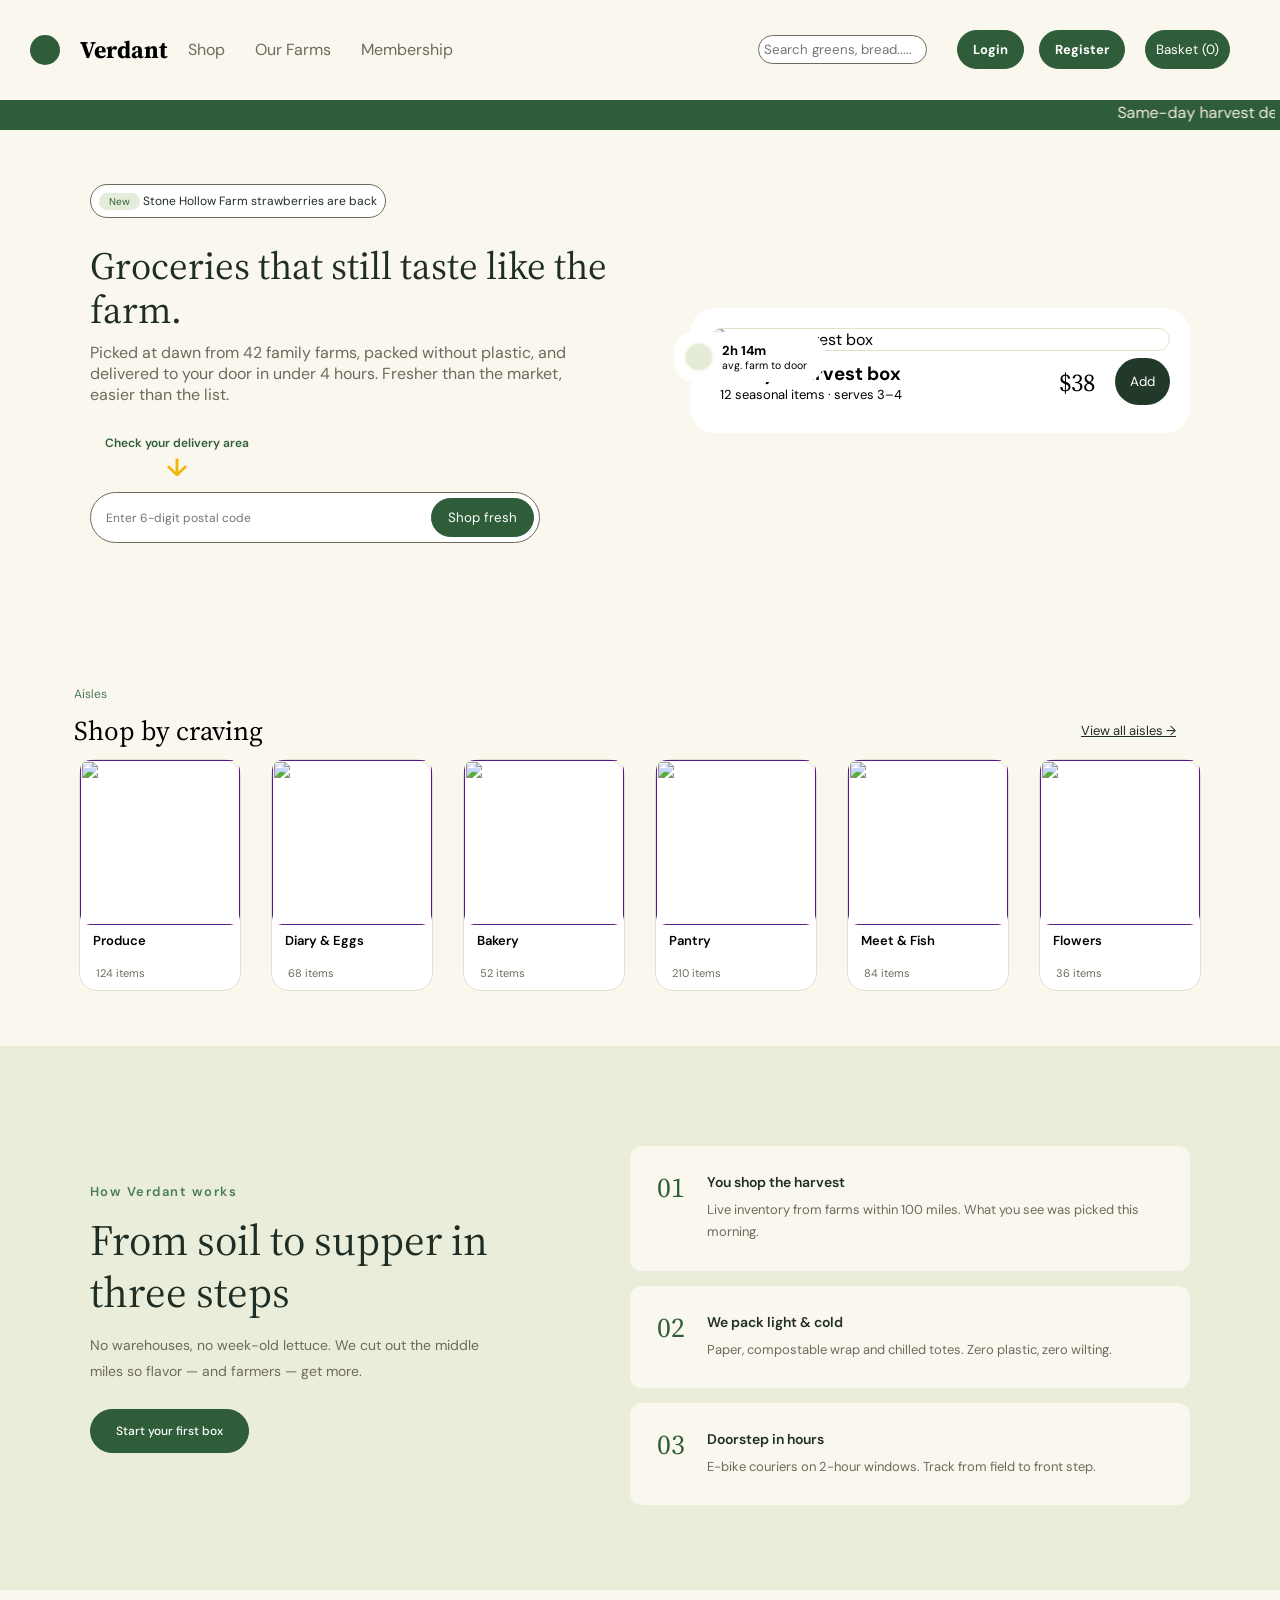
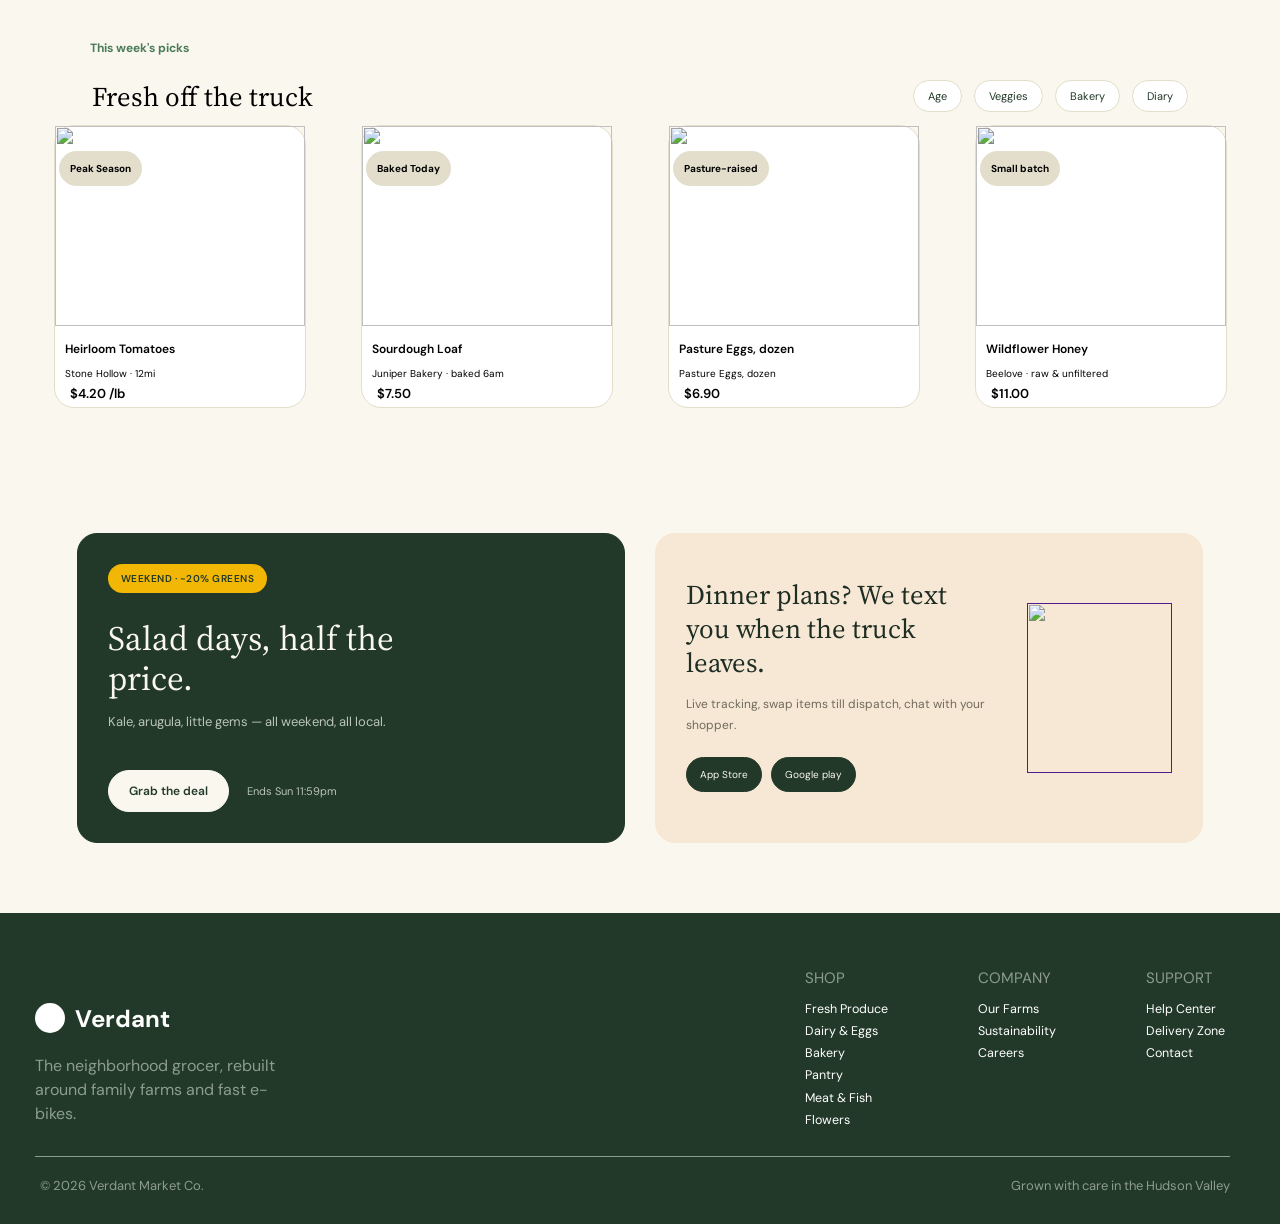
==== commit dcb74f23: "Update Verdant website" ====
--- a/index.html
+++ b/index.html
@@ -436,65 +436,66 @@
     </section>
     
 </main>
+    <!-- FOOTER -->
     <footer>
 
-            <section class="section1">
+        <section class="section1">
+
+            <div>
+                <div class="logo-sect">
+                    <div class="logo1"></div>
+                    <h2 class="logo-text1">Verdant</h2>
+                </div>
+
+                <p class="parag">
+                    The neighborhood grocer, rebuilt around family farms and fast e-bikes.
+                </p>
+            </div>
+
+            <div class="foot">
 
                 <div>
-                    <div class="logo-sect">
-                        <div class="logo1"></div>
-                        <h2 class="logo-text1">Verdant</h2>
-                    </div>
-
-                    <p class="parag">
-                        The neighborhood grocer, rebuilt around family farms and fast e-bikes.
-                    </p>
-                </div>
-
-                <div class="foot">
-
-                    <div>
-                        <ul>
-                            <p>SHOP</p>
-                            <li><a href="#produce">Fresh Produce</a></li>
-                            <li><a href="#dairy">Dairy & Eggs</a></li>
-                            <li><a href="#bakery">Bakery</a></li>
-                            <li><a href="#pantry">Pantry</a></li>
-                            <li><a href="#meat">Meat & Fish</a></li>
-                            <li><a href="#flowers">Flowers</a></li>
-                        </ul>
-                    </div>
-
-                    <div>
-                        <ul>
-                            <p>COMPANY</p>
-                            <li><a href="#farms">Our Farms</a></li>
-                            <li><a href="#">Sustainability</a></li>
-                            <li><a href="#">Careers</a></li>
-                        </ul>
-                    </div>
-
-                    <div>
-                        <ul>
-                            <p>SUPPORT</p>
-                            <li><a href="#">Help Center</a></li>
-                            <li><a href="#">Delivery Zone</a></li>
-                            <li><a href="#">Contact</a></li>
-                        </ul>
-                    </div>
-
-                </div>
-
-            </section>
-
-            <section class="section2">
+                    <ul>
+                        <p>SHOP</p>
+                        <li><a href="shop.html#produce">Fresh Produce</a></li>
+                        <li><a href="shop.html#dairy">Dairy & Eggs</a></li>
+                        <li><a href="shop.html#bakery">Bakery</a></li>
+                        <li><a href="shop.html#pantry">Pantry</a></li>
+                        <li><a href="shop.html#meat">Meat & Fish</a></li>
+                        <li><a href="shop.html#flowers">Flowers</a></li>
+                    </ul>
+                </div>
+
                 <div>
-                    <p>© 2026 Verdant Market Co.</p>
-                    <p>Grown with care in the Hudson Valley</p>
-                </div>
-            </section>
-
-        </footer>
+                    <ul>
+                        <p>COMPANY</p>
+                        <li><a href="shop.html#farms">Our Farms</a></li>
+                        <li><a href="sustainability.html">Sustainability</a></li>
+                        <li><a href="careers.html">Careers</a></li>
+                    </ul>
+                </div>
+
+                <div>
+                    <ul>
+                        <p>SUPPORT</p>
+                        <li><a href="help.html">Help Center</a></li>
+                        <li><a href="delivery.html">Delivery Zone</a></li>
+                        <li><a href="contact.html">Contact</a></li>
+                    </ul>
+                </div>
+
+            </div>
+
+        </section>
+
+        <section class="section2">
+            <div>
+                <p>© 2026 Verdant Market Co.</p>
+                <p>Grown with care in the Hudson Valley</p>
+            </div>
+        </section>
+
+    </footer>
 
 </body>
 </html>
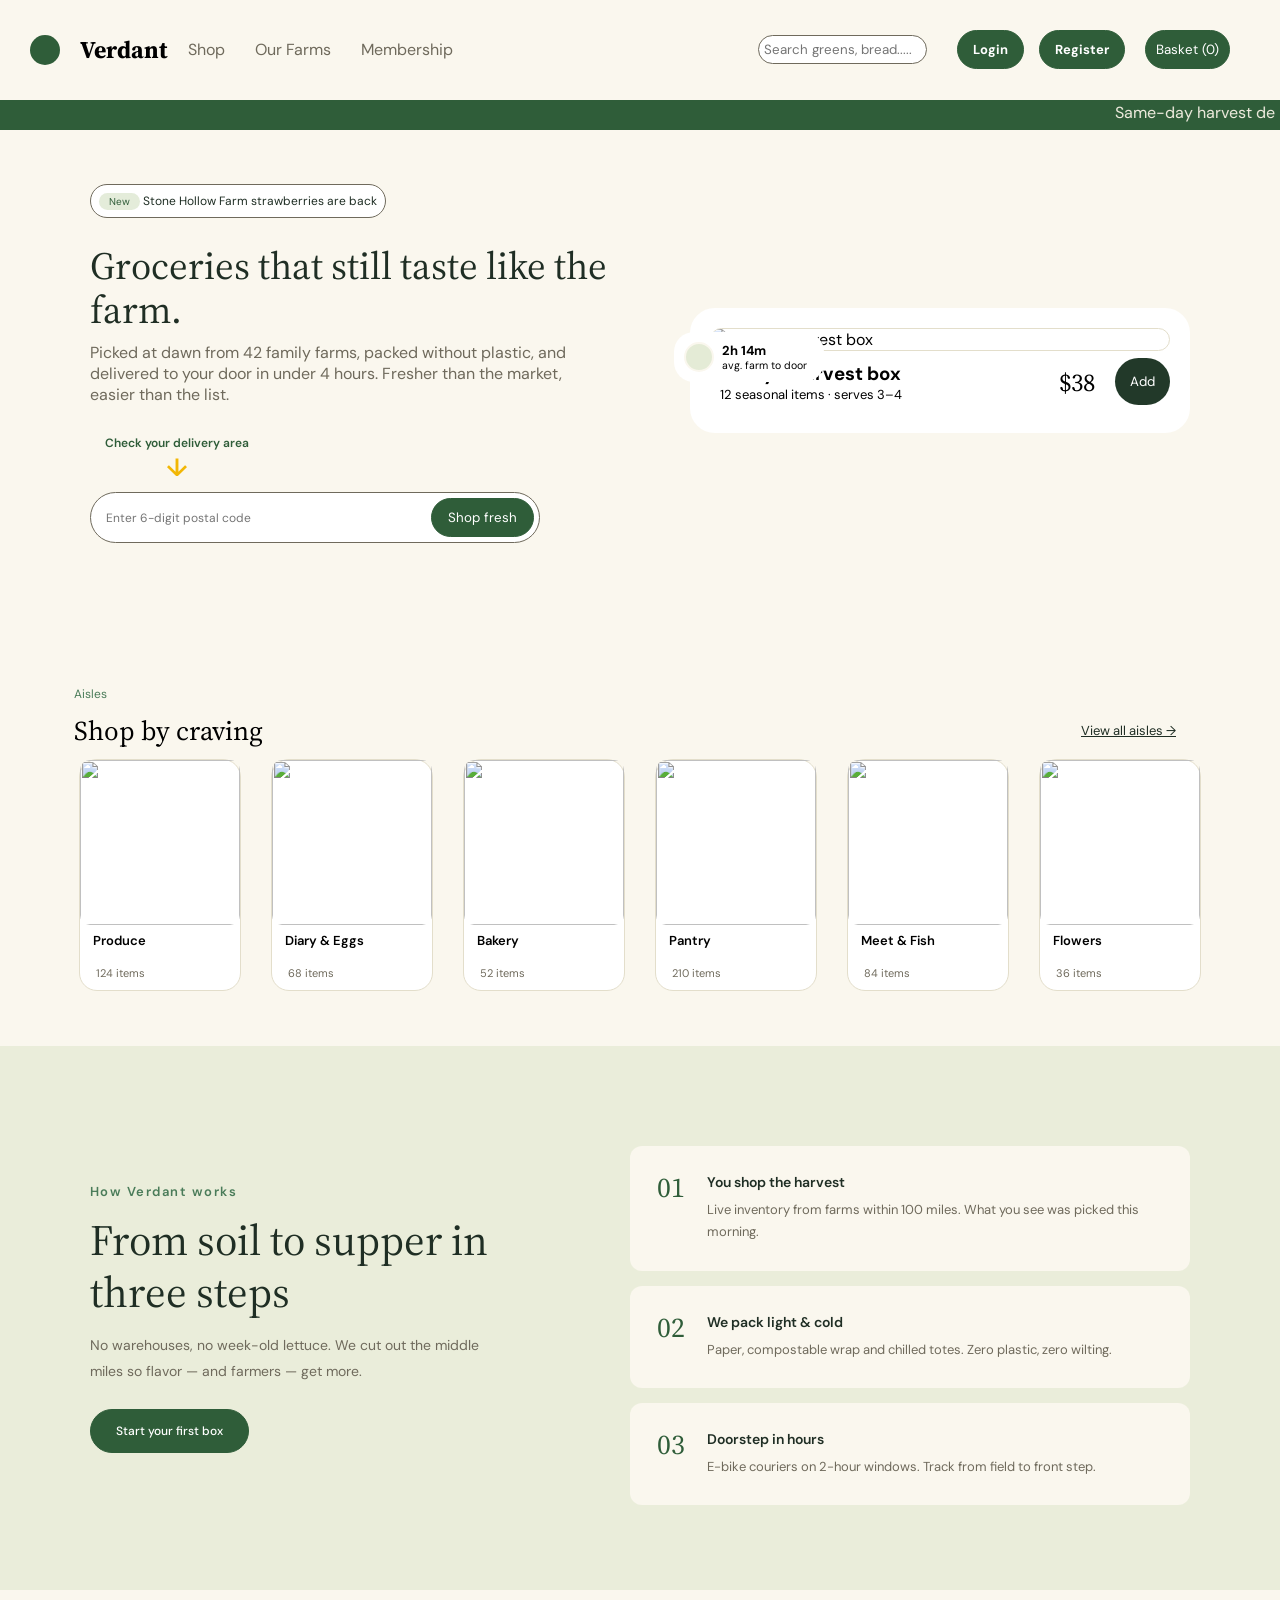
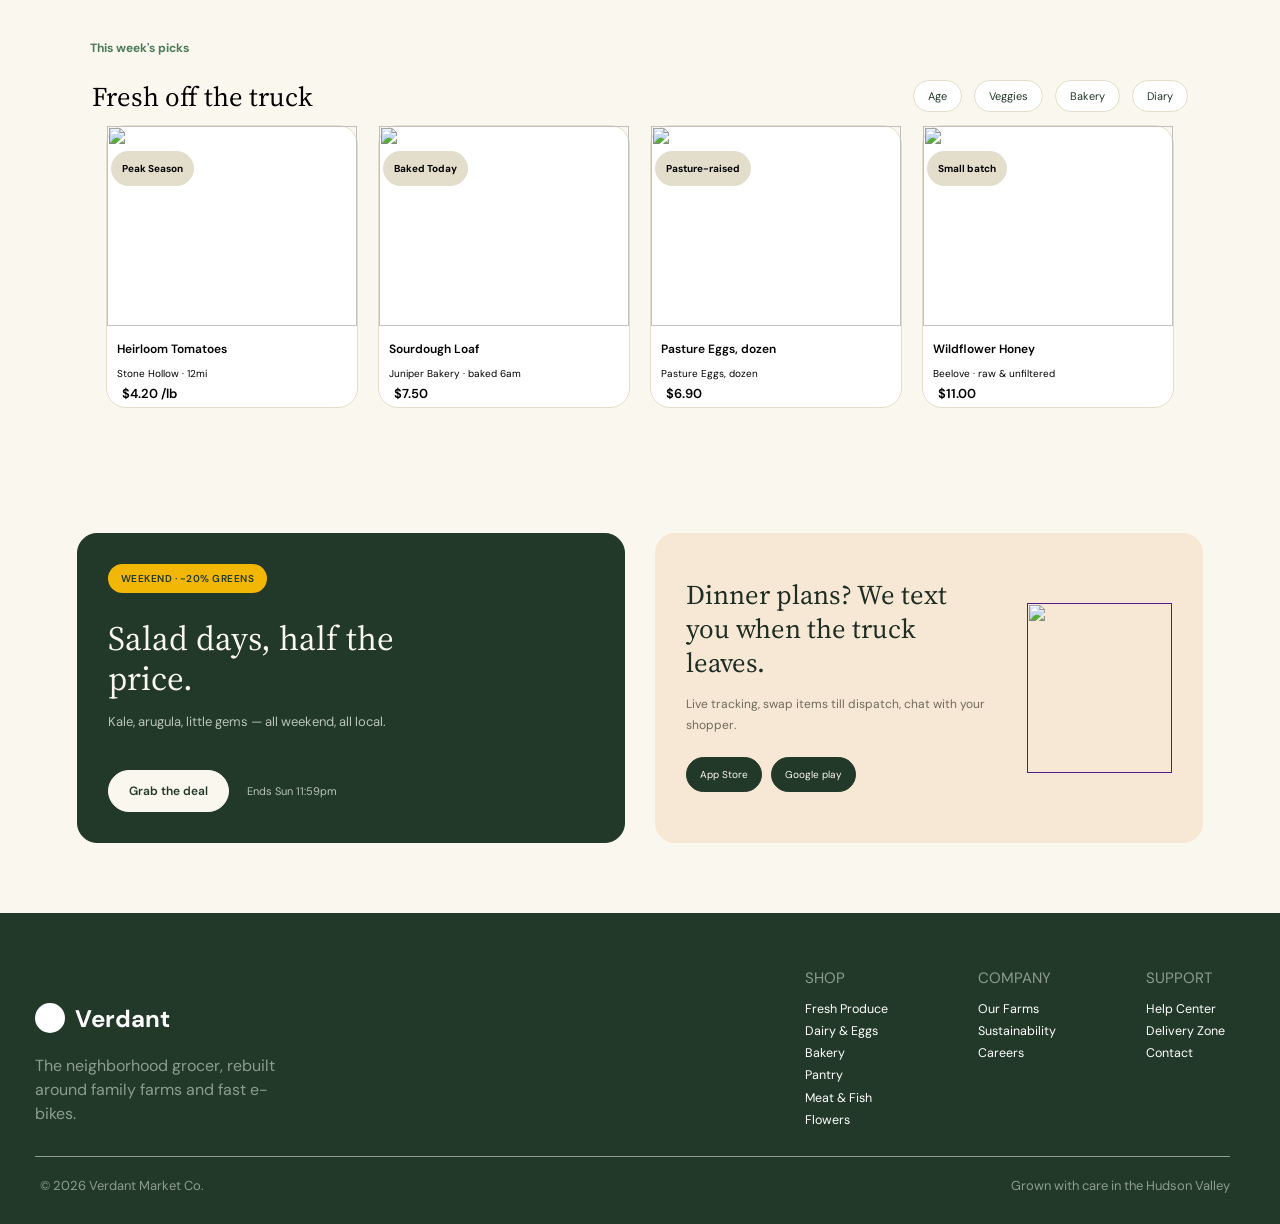
==== commit 602e2dda: "Update Verdant web" ====
--- a/index.html
+++ b/index.html
@@ -5,17 +5,17 @@
     <meta name="viewport" content="width=device-width, initial-scale=1.0">
     <title>Verdant</title>
     <link rel="preconnect" href="https://fonts.googleapis.com">
-<link rel="preconnect" href="https://fonts.gstatic.com" crossorigin>
-<link href="https://fonts.googleapis.com/css2?family=DM+Sans:ital,opsz,wght@0,9..40,100..1000;1,9..40,100..1000&family=Lobster&display=swap" rel="stylesheet">
-<link rel="preconnect" href="https://fonts.googleapis.com">
-<link rel="preconnect" href="https://fonts.gstatic.com" crossorigin>
-<link href="https://fonts.googleapis.com/css2?family=DM+Sans:ital,opsz,wght@0,9..40,100..1000;1,9..40,100..1000&family=Lobster&family=Source+Serif+4:ital,opsz,wght@0,8..60,200..900;1,8..60,200..900&display=swap" rel="stylesheet">
-<link rel="stylesheet" href="style.css">
- <link
-      rel="stylesheet"
-      type="text/css"
-      href="https://cdn.jsdelivr.net/npm/@phosphor-icons/web@2.1.1/src/fill/style.css"
-    />
+    <link rel="preconnect" href="https://fonts.gstatic.com" crossorigin>
+    <link href="https://fonts.googleapis.com/css2?family=DM+Sans:ital,opsz,wght@0,9..40,100..1000;1,9..40,100..1000&family=Lobster&display=swap" rel="stylesheet">
+    <link rel="preconnect" href="https://fonts.googleapis.com">
+    <link rel="preconnect" href="https://fonts.gstatic.com" crossorigin>
+    <link href="https://fonts.googleapis.com/css2?family=DM+Sans:ital,opsz,wght@0,9..40,100..1000;1,9..40,100..1000&family=Lobster&family=Source+Serif+4:ital,opsz,wght@0,8..60,200..900;1,8..60,200..900&display=swap" rel="stylesheet">
+    <link rel="stylesheet" href="style.css">
+    <link
+        rel="stylesheet"
+        type="text/css"
+        href="https://cdn.jsdelivr.net/npm/@phosphor-icons/web@2.1.1/src/fill/style.css"
+        />
      <link
       rel="stylesheet"
       type="text/css"
@@ -244,32 +244,32 @@
                 </div>
                 <div class="image-collection">
                     <div class="image">
-                        <a href=""><img src="images/second.jpg" alt=""></a>
+                        <a href="shop.html#produce"><img src="images/second.jpg" alt=""></a>
                         <h4>Produce</h4>
                         <p>124 items</p>
                     </div>
                      <div class="image">
-                        <a href=""><img src="images/third.jpg" alt=""></a>
+                        <a href="shop.html#diary"><img src="images/fourth.jpg" alt=""></a>
                         <h4>Diary & Eggs</h4>
                         <p>68 items</p>
                     </div>
                      <div class="image">
-                       <a href=""><img src="images/fourth.jpg" alt=""></a>
+                       <a href="shop.html#bakery"><img src="images/third.jpg" alt=""></a>
                         <h4>Bakery</h4>
                         <p>52 items</p>
                     </div>
                      <div class="image">
-                        <a href=""><img src="images/fifth.jpg" alt=""></a>
+                        <a href="shop.html#pantry"><img src="images/sixth.jpg" alt=""></a>
                         <h4>Pantry</h4>
                         <p>210 items</p>
                     </div>
                      <div class="image">
-                        <a href=""><img src="images/sixth.jpg" alt=""></a>
+                        <a href="shop.html#meat"><img src="images/seventh.jpg" alt=""></a>
                         <h4>Meet & Fish</h4>
                         <p>84 items</p>
                     </div>
                      <div class="image">
-                        <a href=""><img src="images/seventh.jpg" alt=""></a>
+                        <a href="shop.html#flowers"><img src="images/fifth.jpg" alt=""></a>
                         <h4>Flowers</h4>
                         <p>36 items</p>
                     </div>
--- a/style.css
+++ b/style.css
@@ -319,91 +319,223 @@
     opacity: 0.2;
     cursor: not-allowed;
 }
+
+/* MOBILE HAMBURGER NAVIGATION */
 @media (max-width: 1100px) {
-    .logo-container { 
-        gap: 10px;
-}
-
-    .section-2 {
-        display: none;
-    }
-
+
+    /* SHOW HAMBURGER */
+    .hamburger {
+        display: flex;
+        flex-direction: column;
+        gap: 5px;
+        cursor: pointer;
+        flex-shrink: 0;
+        margin-left: 0;
+        z-index: 2002;
+    }
+
+    /* MENU PANEL */
     #nav-section {
-        flex: none;
         display: flex;
-        visibility: hidden;
-        justify-content: space-evenly;
-        pointer-events: none;
+        flex-direction: column;
+        align-items: stretch;
+        justify-content: flex-start;
+
         position: absolute;
         top: 100%;
-        right: 0;
-        width: min(500px, 100%);
-        max-width: 100%;
-        height: 500px;
+        right: 15px;
+
+        width: min(420px, calc(100vw - 30px));
+        min-height: 340px;
+        max-height: calc(100vh - 100px);
+        overflow-y: auto;
+
+        padding:30px;
+        box-sizing: border-box;
+
         background: #FAF7EE;
-        padding: 20px;
-        box-sizing: border-box;
-        flex-direction: column;
-        z-index: 1000;
+        border: 1px solid #E5E0D5;
+        border-radius: 14px;
+        box-shadow: 0 12px 30px rgba(34, 57, 41, 0.13);
+
+        gap: 28px;
+
+        visibility: hidden;
         opacity: 0;
- }
-    .hamburger {
-        display: flex;
-    }
-
+        pointer-events: none;
+        transform: translateY(-8px);
+
+        transition: 0.25s ease;
+        z-index: 2001;
+    }
+
+    /* WHEN MENU IS OPEN */
     #nav-section.active {
         visibility: visible;
+        opacity: 1;
         pointer-events: auto;
-        opacity: 1;
+        transform: translateY(0);
+    }
+
+    /* NAVIGATION LINKS */
+    #nav-section .nav-links {
+        display: flex;
+        flex-direction: column;
+        align-items: stretch;
+        justify-content: flex-start;
+
+        width: 100%;
+        gap: 0;
+
+        padding: 0;
+        margin: 0;
+        list-style: none;
+    }
+
+    #nav-section .nav-links li {
+        width: 100%;
+        text-align: left;
+        border-bottom: 1px solid #E5E0D5;
+    }
+
+    #nav-section .nav-links li:last-child {
+        border-bottom: none;
+    }
+
+    #nav-section .nav-links li a {
+        display: block;
+        width: 100%;
+        padding: 14px 5px;
+        padding: 16px 5px;
+        font-size: 15px;
+
+        text-align: left;
+        color: #223929;
+        font-size: 14px;
+        box-sizing: border-box;
+    }
+
+    /* SEARCH AND ACCOUNT */
+    #nav-section .section-2 {
+        display: none;
+        flex-direction: column;
+        align-items: stretch;
+        gap: 20px;
+
+        width: 100%;
+        padding-top: 22px;
+        border-top: 1px solid #E5E0D5;
     }
 
     #nav-section.active .section-2 {
         display: flex;
-        flex-direction: column;
-    }
-
-    #nav-section ul {
-        display: none;
-    }
-
-    #nav-section.active ul {
+    }
+
+    /* SEARCH INPUT */
+    #nav-section .search-bar {
+        display: block;
+        width: 100%;
+        padding: 14px;
+        box-sizing: border-box;
+
+        border: 1px solid #D5D0C3;
+        border-radius: 25px;
+        background: #FFFFFF;
+        font-size: 12px;
+    }
+
+    /* ACCOUNT AREA */
+    #nav-section .auth-section {
         display: flex;
-        flex-direction: column;
+        align-items: center;
+        justify-content: flex-start;
+        flex-wrap: wrap;
+        gap: 90px;
+        width: 100%;
+    }
+
+    #nav-section .section-2 a {
+        width: fit-content;
+        padding: 10px 17px;
+        font-size: 12px;
+    }
+}
+
+/* SMALL PHONES */
+@media (max-width: 450px) {
+
+    .logo-header {
+        padding: 20px 15px;
+    }
+
+    #nav-section {
+        right: 10px;
+        width: calc(100vw - 20px);
+        max-width: 380px;
+        padding: 22px;
+    }
+}
+@media (max-width: 380px) {
+
+    .logo-header {
+        padding: 18px 12px;
+    }
+
+    .logo-container {
+        gap: 8px;
+        min-width: 0;
+    }
+
+    .logo-section {
+        gap: 8px;
+        flex-shrink: 1;
+        min-width: 0;
+    }
+
+    .logo {
+        width: 25px;
+        height: 25px;
+        flex-shrink: 0;
+    }
+
+    .logo-text {
+        font-size: 18px;
+    }
+
+    .cart-wrapper {
+        margin-left: auto;
+        margin-right: 8px;
+        flex-shrink: 0;
+    }
+
+    .cart-button {
+        padding: 8px;
+        font-size: 11px;
+        white-space: nowrap;
+    }
+
+    .hamburger {
+        display: flex !important;
+        flex-shrink: 0;
+        position: relative;
+        z-index: 2002;
+        visibility: visible;
+    }
+
+    .hamburger span {
+        display: block;
+        width: 23px;
+        height: 3px;
+        background-color: #222;
+    }
+
+     #nav-section .auth-section {
         gap: 20px;
-        padding: 0;
-    }
-    #nav-section.active nav a:hover {
-    color: black;
-}
-    #nav-section.active .search-bar {
-        display: flex;
-    }
-}
-@media(max-width: 780px){
-    #nav-section{
-        width: min(400px, 100%);
-    }
-     
-    .cart-wrapper {
-        position: relative;
-        margin-left: auto;
-        margin-right: 20px;
-    }
-
-    .cart-dropdown {
-        position: absolute;
-        top: calc(100% + 12px);
-        right: 0;
-        width: min(350px, calc(100vw - 30px));
-        max-width: calc(100vw - 30px);
-        box-sizing: border-box;
-    }
-}
-@media(max-width: 450px){
-    #nav-section{
-        width: min(350px, 100%);
-    }
-}
+    
+}
+ 
+}
+
 
 /* CART NOTIFICATION */
 
@@ -1271,7 +1403,7 @@
 
 .fourth-images {
     display: flex;
-    gap: 55px;
+    gap: 20px;
     justify-content: center;
     padding-bottom: 5px;
     position: relative;
@@ -1279,8 +1411,8 @@
 
 .fourth-images img {
     max-width: 100%;
-    width: 250px;
-    height: 200px;
+    width: 250px; 
+    height: 200px; 
 }
 
 .image-design {
@@ -1360,25 +1492,70 @@
 
 @media (max-width: 640px) {
     .fourth-images {
-        gap: 20px;
+        display: grid;
+        grid-template-columns: repeat(2, minmax(0, 1fr));
+        gap: 12px;
     }
 
     .image-design {
-        width: 200px;
-    }
-}
-
-@media (max-width: 460px) {
+        width: 100%;
+        min-width: 0;
+    }
+
+    .fourth-images img {
+        width: 100%;
+        height: 130px;
+        object-fit: cover;
+    }
+}
+
+@media (max-width: 450px) {
     .fourth-images {
-        gap: 5px;
+        gap: 10px;
     }
 
     .image-design {
-        width: 150px;
-    }
-}
-
-
+        width: 100%;
+        height: auto;
+        margin-bottom: 0;
+    }
+
+    .fourth-images img {
+        height: 110px;
+    }
+
+    .fourth-images h2 {
+        font-size: 11px;
+        padding: 8px;
+    }
+
+    .fourth-images p {
+        font-size: 9px;
+        margin-left: 8px;
+    }
+
+    .fourth-smaller {
+        padding: 5px;
+    }
+
+    .fourth-smaller p {
+        font-size: 11px;
+    }
+}
+
+@media (max-width: 380px) {
+    .fourth-images {
+        gap: 8px;
+    }
+
+    .fourth-images img {
+        height: 95px;
+    }
+
+    .fourth-images h2 {
+        font-size: 10px;
+    }
+}
 /* FIFTH SECTION */
 
 .fifth-section {
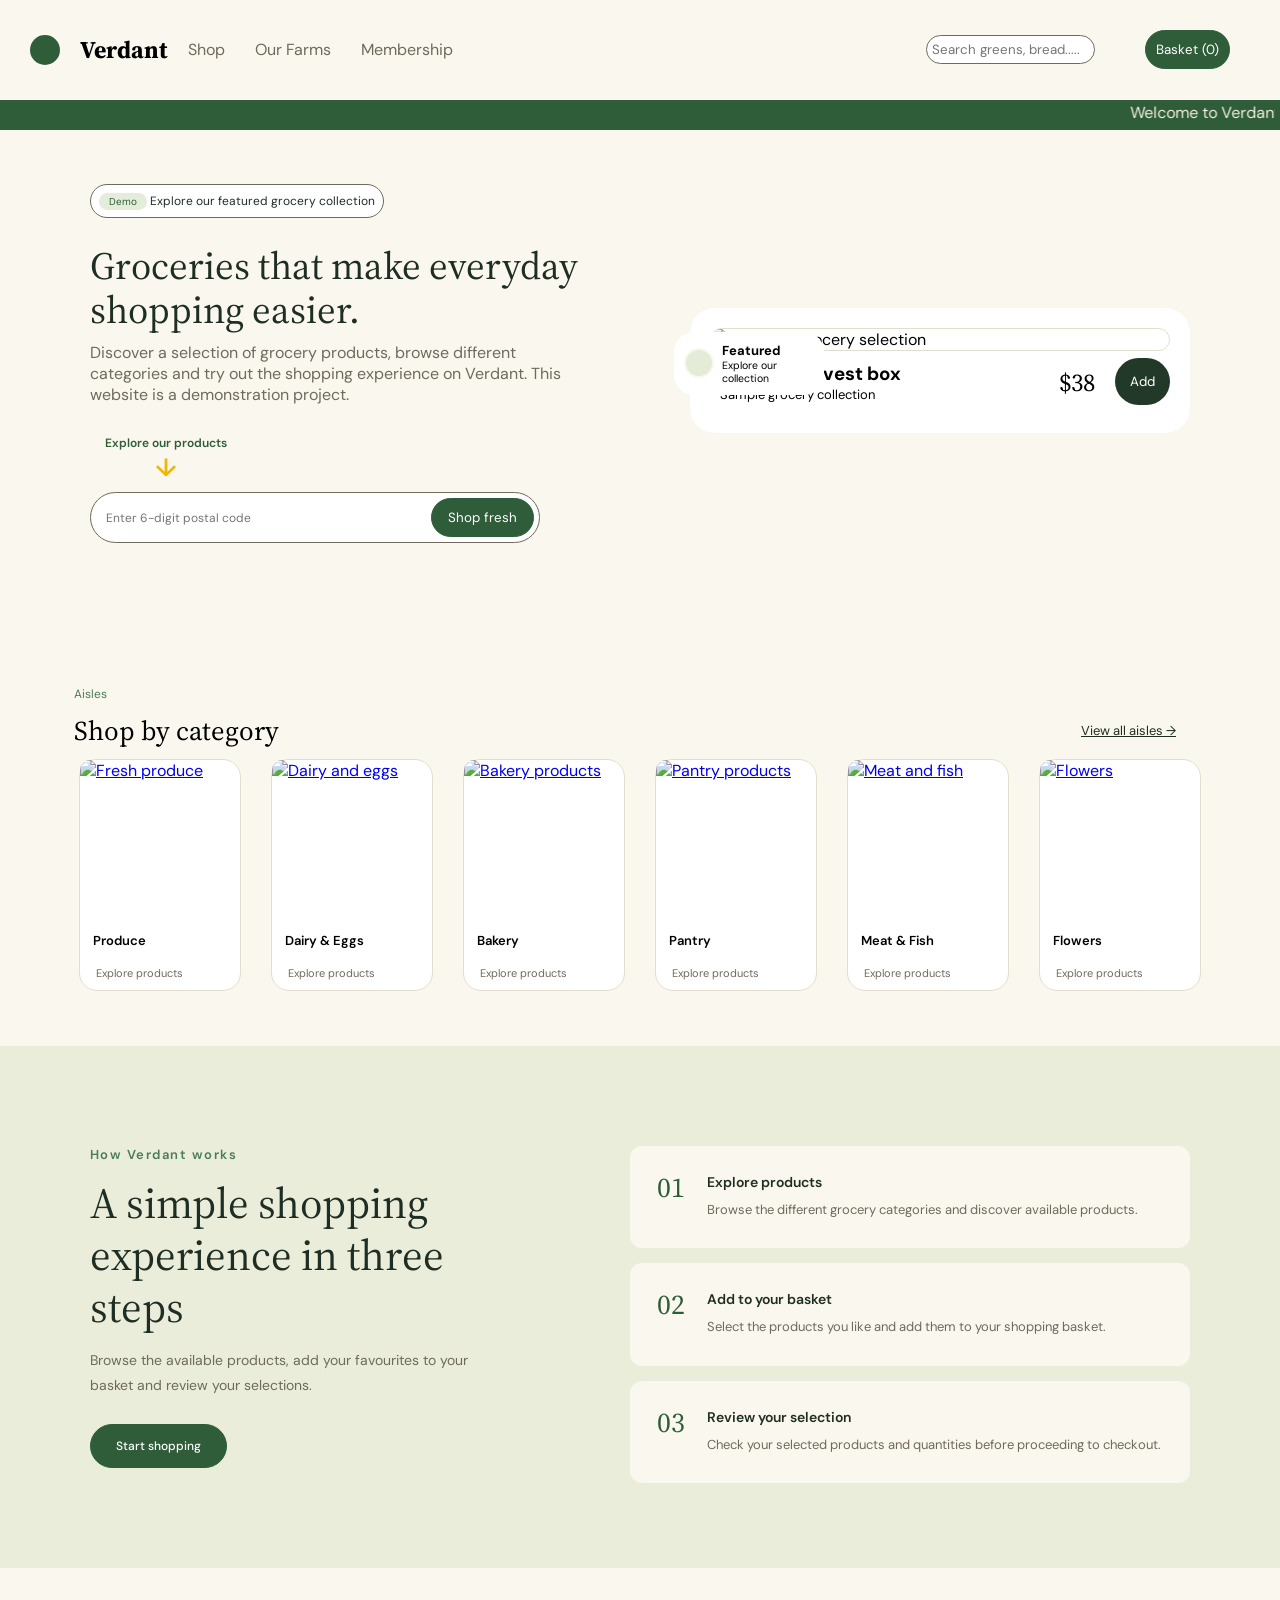
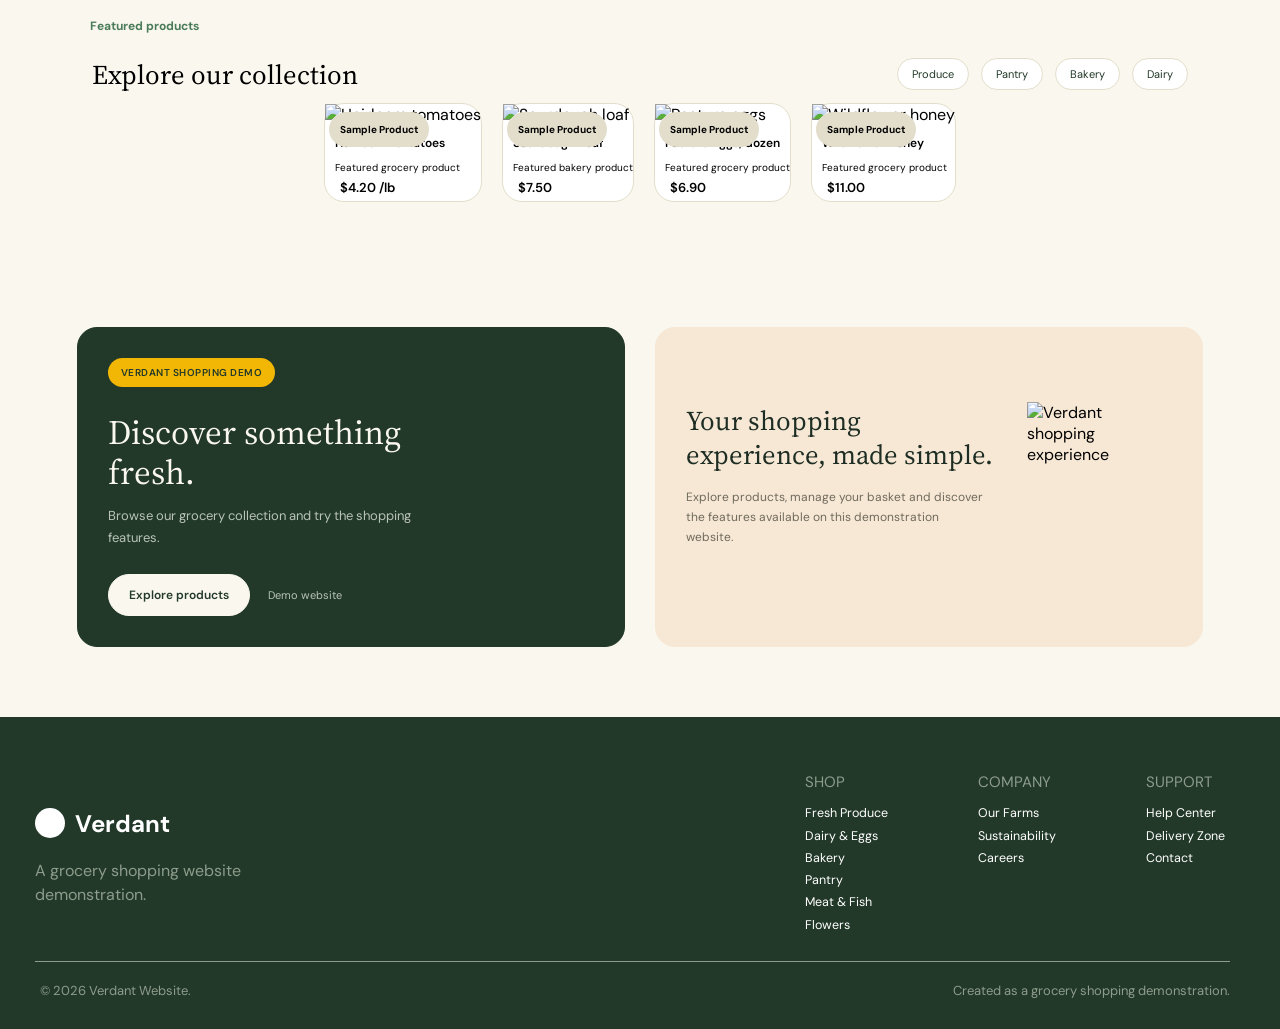
==== commit 9d590314: "Temporarily disable authentication and checkout" ====
--- a/index.html
+++ b/index.html
@@ -1,29 +1,36 @@
+
 <!DOCTYPE html>
 <html lang="en">
 <head>
     <meta charset="UTF-8">
     <meta name="viewport" content="width=device-width, initial-scale=1.0">
-    <title>Verdant</title>
-    <link rel="preconnect" href="https://fonts.googleapis.com">
-    <link rel="preconnect" href="https://fonts.gstatic.com" crossorigin>
-    <link href="https://fonts.googleapis.com/css2?family=DM+Sans:ital,opsz,wght@0,9..40,100..1000;1,9..40,100..1000&family=Lobster&display=swap" rel="stylesheet">
+    <meta name="description" content="Verdant is a demonstration grocery shopping website. Explore products, browse categories and try the shopping basket.">
+    <meta name="robots" content="index, follow">
+    <title>Verdant | Grocery Store</title>
+
     <link rel="preconnect" href="https://fonts.googleapis.com">
     <link rel="preconnect" href="https://fonts.gstatic.com" crossorigin>
     <link href="https://fonts.googleapis.com/css2?family=DM+Sans:ital,opsz,wght@0,9..40,100..1000;1,9..40,100..1000&family=Lobster&family=Source+Serif+4:ital,opsz,wght@0,8..60,200..900;1,8..60,200..900&display=swap" rel="stylesheet">
+
     <link rel="stylesheet" href="style.css">
+
     <link
         rel="stylesheet"
         type="text/css"
         href="https://cdn.jsdelivr.net/npm/@phosphor-icons/web@2.1.1/src/fill/style.css"
-        />
-     <link
-      rel="stylesheet"
-      type="text/css"
-      href="https://cdn.jsdelivr.net/npm/@phosphor-icons/web@2.1.1/src/light/style.css"
-    />
+    >
+
+    <link
+        rel="stylesheet"
+        type="text/css"
+        href="https://cdn.jsdelivr.net/npm/@phosphor-icons/web@2.1.1/src/light/style.css"
+    >
+
     <script src="script.js" defer></script>
 </head>
+
 <body>
+
     <header class="logo-header">
         <div class="logo-container">
 
@@ -40,19 +47,20 @@
                 </ul>
 
                 <div class="section-2">
-                    <input type="text"
+                    <input
+                        type="text"
                         placeholder="Search greens, bread....."
                         class="search-bar"
-                        id="product-search">                  
+                        id="product-search"
+                    >
+
                     <div class="auth-section" id="auth-section">
-                        <a href="login.html">Login</a>
-                        <a href="register.html">Register</a>
                     </div>
                 </div>
             </nav>
 
             <div class="cart-wrapper">
-                <button class="cart-button">
+                <button type="button" class="cart-button">
                     Basket (<span id="cart-count">0</span>)
                 </button>
 
@@ -68,6 +76,7 @@
                     </div>
 
                     <div class="cart-summary">
+
                         <div class="summary-row">
                             <span>Subtotal</span>
                             <span>$<span id="cart-subtotal">0.00</span></span>
@@ -83,13 +92,14 @@
                             <strong>$<span id="cart-total">0.00</span></strong>
                         </div>
 
-                       <button class="clear-basket-button" id="clear-basket">
+                        <button type="button" class="clear-basket-button" id="clear-basket">
                             Clear Basket
                         </button>
 
-                        <button class="checkout-button" id="checkout-button" disabled>
+                        <button type="button" class="checkout-button" id="checkout-button" disabled>
                             Proceed to Checkout
                         </button>
+
                     </div>
                 </div>
             </div>
@@ -102,56 +112,54 @@
 
         </div>
     </header>
-        <div id="cart-notification" class="cart-notification">
-            Product added to basket!
-        </div>
-
-   <main>
-       
-     <!-- FIRST SECTION: ANNOUNCEMENT -->
+
+    <div id="cart-notification" class="cart-notification" role="status" aria-live="polite">
+        Product added to basket!
+    </div>
+
+    <main>
+
+        <!-- ANNOUNCEMENT SECTION -->
         <section class="first">
             <div class="second-logo"></div>
 
             <p>
                 <marquee behavior="scroll" direction="left">
-                    Same-day harvest delivery — order by 2pm, on your porch by 6pm
+                    Welcome to Verdant — Explore our grocery shopping demo
                 </marquee>
             </p>
         </section>
 
-
         <!-- HERO SECTION -->
         <section class="second">
 
-            <!-- LEFT SIDE -->
             <div class="first-flex">
 
                 <div class="container1">
 
                     <div class="cont">
                         <p>
-                            <span>New</span> Stone Hollow Farm strawberries are back
+                            <span>Demo</span> Explore our featured grocery collection
                         </p>
                     </div>
 
                     <h1 class="groceries-title">
-                        Groceries that still taste like the farm.
+                        Groceries that make everyday shopping easier.
                     </h1>
 
                     <p class="info">
-                        Picked at dawn from 42 family farms, packed without plastic,
-                        and delivered to your door in under 4 hours.
-                        Fresher than the market, easier than the list.
+                        Discover a selection of grocery products, browse different
+                        categories and try out the shopping experience on Verdant.
+                        This website is a demonstration project.
                     </p>
 
                 </div>
 
-
-                <!-- ZIP CODE FORM -->
+                <!-- POSTAL CODE FORM -->
                 <div class="zip-section">
 
                     <div class="zip-pointer">
-                        <span>Check your delivery area</span>
+                        <span>Explore our products</span>
                         <span class="zip-arrow">↓</span>
                     </div>
 
@@ -165,6 +173,7 @@
                             inputmode="numeric"
                             pattern="[0-9]{6}"
                             required
+                            aria-label="Six-digit postal code"
                         >
 
                         <button type="submit" class="zip-button">
@@ -179,7 +188,6 @@
 
             </div>
 
-
             <!-- RIGHT SIDE: PRODUCT IMAGE -->
             <div class="right-side">
 
@@ -188,33 +196,30 @@
                     <div class="small"></div>
 
                     <div class="small-style">
-                        <h3>2h 14m</h3>
-                        <p>avg. farm to door</p>
-                    </div>
-
-                </div>
-
+                        <h3>Featured</h3>
+                        <p>Explore our collection</p>
+                    </div>
+
+                </div>
 
                 <div>
 
                     <div class="image">
-                        <img src="/images/first.jpg" alt="Today's harvest box">
-                    </div>
-
+                        <img src="images/first.jpg" alt="Featured grocery selection">
+                    </div>
 
                     <div class="second-small">
 
                         <div class="smallest">
                             <h3>Today's harvest box</h3>
-                            <p>12 seasonal items · serves 3–4</p>
-                        </div>
-
+                            <p>Sample grocery collection</p>
+                        </div>
 
                         <div class="money">
-
                             <p>$38</p>
 
                             <button
+                                type="button"
                                 class="add-button"
                                 data-name="Today's harvest box"
                                 data-price="38"
@@ -222,220 +227,283 @@
                             >
                                 Add
                             </button>
-
-                        </div>
-
-                    </div>
-
-                </div>
-
-            </div>
-
-        </section>
-
-        <!-- SECOND SECTION -->
-    <section>
-        <div>
-            <div class="second-section">
-                <p>Aisles</p>
-                <div class="second-small-flex">
-                    <h3>Shop by craving</h3>
-                    <a href="shop.html#shop">View all aisles →</a>
-                </div>
-                <div class="image-collection">
-                    <div class="image">
-                        <a href="shop.html#produce"><img src="images/second.jpg" alt=""></a>
-                        <h4>Produce</h4>
-                        <p>124 items</p>
-                    </div>
-                     <div class="image">
-                        <a href="shop.html#diary"><img src="images/fourth.jpg" alt=""></a>
-                        <h4>Diary & Eggs</h4>
-                        <p>68 items</p>
-                    </div>
-                     <div class="image">
-                       <a href="shop.html#bakery"><img src="images/third.jpg" alt=""></a>
-                        <h4>Bakery</h4>
-                        <p>52 items</p>
-                    </div>
-                     <div class="image">
-                        <a href="shop.html#pantry"><img src="images/sixth.jpg" alt=""></a>
-                        <h4>Pantry</h4>
-                        <p>210 items</p>
-                    </div>
-                     <div class="image">
-                        <a href="shop.html#meat"><img src="images/seventh.jpg" alt=""></a>
-                        <h4>Meet & Fish</h4>
-                        <p>84 items</p>
-                    </div>
-                     <div class="image">
-                        <a href="shop.html#flowers"><img src="images/fifth.jpg" alt=""></a>
-                        <h4>Flowers</h4>
-                        <p>36 items</p>
-                    </div>
-                </div>
-            </div>
-        </div>
-    </section>
-    <!-- THRID SECTION -->
-     <section class="third-flex">
-        <div class="third-main">
-            <div class="small-third">
-                <h4>How Verdant works</h4>
-                <h2>From soil to supper in three steps</h2>
-                <p>No warehouses, no week-old lettuce. We cut out the middle miles so flavor — and farmers — get more.</p>
-                <button> <a href="shop.html">Start your first box</a></button>
-            </div>
-            <div class="digit">
-                <div class="digit1">
-                    <h3>01</h3>
-                    <div>
-                        <h5>You shop the harvest</h5>
-                        <p>Live inventory from farms within 100 miles. What you see was picked this morning.</p>
-                    </div>
-                </div>
-                <div class="digit2">
-                    <h3>02</h3>
-                    <div>
-                        <h5>We pack light & cold</h5>
-                        <p>Paper, compostable wrap and chilled totes. Zero plastic, zero wilting.</p>
-                    </div>
-                </div>
-                 <div class="digit3">
-                    <h3>03</h3>
-                    <div>
-                        <h5>Doorstep in hours</h5>
-                        <p>E-bike couriers on 2-hour windows. Track from field to front step.</p>
-                    </div>
-                </div>
-            </div>
-        </div>
-     </section>
-     <!-- FOURTH SECTION -->
-     
-<!-- FOURTH SECTION -->
-            <section class="fourth-section">
-                <div class="fourth-first">
-                    <h4>This week's picks</h4>
-
-                    <div class="fourth-small">
-                        <h3>Fresh off the truck</h3>
-
-                        <ul class="fourth-flex">
-                            <li><a href="shop.html#produce">Age</a></li>
-                            <li><a href="shop.html#pantry">Veggies</a></li>
-                            <li><a href="shop.html#bakery">Bakery</a></li>
-                            <li><a href="shop.html#dairy">Diary</a></li>
-                        </ul>
-                    </div>
-                </div>
-
-                <div class="fourth-images">
-
-                    <!-- PRODUCT 1 -->
-                    <div class="image-design">
-                        <img src="images/eighth.jpg" alt="">
-                        <h2>Heirloom Tomatoes</h2>
-                        <p>Stone Hollow · 12mi</p>
-                        <h3>Peak Season</h3>
-
-                        <div class="fourth-smaller">
-                            <p>$4.20 /lb</p>
-
-                            <button class="add-button"
-                                data-name="Heirloom Tomatoes"
-                                data-price="4.20"
-                                data-image="/images/eighth.jpg">
-                                <i class="ph-fill ph-plus-circle icon"></i>
-                            </button>
-                        </div>
-                    </div>
-
-                    <!-- PRODUCT 2 -->
-                    <div class="image-design">
-                        <img src="images/nineth.jpg" alt="">
-                        <h2>Sourdough Loaf</h2>
-                        <p>Juniper Bakery · baked 6am</p>
-                        <h3>Baked Today</h3>
-
-                        <div class="fourth-smaller">
-                            <p>$7.50</p>
-
-                            <button class="add-button"
-                                data-name="Sourdough Loaf"
-                                data-price="7.50"
-                                data-image="/images/nineth.jpg">
-                                <i class="ph-fill ph-plus-circle icon"></i>
-                            </button>
-                        </div>
-                    </div>
-
-                    <!-- PRODUCT 3 -->
-                    <div class="image-design">
-                        <img src="images/tenth.jpg" alt="">
-                        <h2>Pasture Eggs, dozen</h2>
-                        <p>Pasture Eggs, dozen</p>
-                        <h3>Pasture-raised</h3>
-
-                        <div class="fourth-smaller">
-                            <p>$6.90</p>
-
-                            <button class="add-button"
-                                data-name="Pasture Eggs"
-                                data-price="6.90"
-                                data-image="/images/tenth.jpg">
-                                <i class="ph-fill ph-plus-circle icon"></i>
-                            </button>
-                        </div>
-                    </div>
-
-                    <!-- PRODUCT 4 -->
-                    <div class="image-design">
-                        <img src="images/eleventh.jpg" alt="">
-                        <h2>Wildflower Honey</h2>
-                        <p>Beelove · raw & unfiltered</p>
-                        <h3>Small batch</h3>
-
-                        <div class="fourth-smaller">
-                            <p>$11.00</p>
-
-                            <button class="add-button"
-                                data-name="Wildflower Honey"
-                                data-price="11.00"
-                                data-image="/images/eleventh.jpg">
-                                <i class="ph-fill ph-plus-circle icon"></i>
-                            </button>
-                        </div>
-                    </div>
-
-                </div>
-            </section>
-
-                             <!-- FIFTH SECTION -->
-      <section class="fifth-section">
-        <div class="fifth-first">
-            <h6>WEEKEND · −20% GREENS</h6>
-            <h3>Salad days, half the price.</h3>
-            <span>Kale, arugula, little gems — all weekend, all local.</span>
-            <div class="button-design">
-            <button>Grab the deal</button>
-            <p>Ends Sun 11:59pm</p>
-            </div>
-        </div>
-        <div class="fifth-second">
+                        </div>
+
+                    </div>
+
+                </div>
+
+            </div>
+
+        </section>
+
+        <!-- SHOP BY CATEGORY -->
+        <section>
             <div>
-                <h3>Dinner plans? We text you when the truck leaves.</h3>
-                <p>Live tracking, swap items till dispatch, chat with your shopper.</p>
-                <button> <i class="ph-light ph-download-simple"></i> App Store</button>
-                <button> <i class="ph-light ph-download-simple"></i> Google play</button>
-            </div>
-            <div>
-                <a href=""><img src="images/download.png" alt=""></a>
-            </div>
-        </div>
-    </section>
-    
-</main>
+                <div class="second-section">
+
+                    <p>Aisles</p>
+
+                    <div class="second-small-flex">
+                        <h3>Shop by category</h3>
+                        <a href="shop.html#shop">View all aisles →</a>
+                    </div>
+
+                    <div class="image-collection">
+
+                        <div class="image">
+                            <a href="shop.html#produce">
+                                <img src="images/second.jpg" alt="Fresh produce">
+                            </a>
+                            <h4>Produce</h4>
+                            <p>Explore products</p>
+                        </div>
+
+                        <div class="image">
+                            <a href="shop.html#dairy">
+                                <img src="images/fourth.jpg" alt="Dairy and eggs">
+                            </a>
+                            <h4>Dairy & Eggs</h4>
+                            <p>Explore products</p>
+                        </div>
+
+                        <div class="image">
+                            <a href="shop.html#bakery">
+                                <img src="images/third.jpg" alt="Bakery products">
+                            </a>
+                            <h4>Bakery</h4>
+                            <p>Explore products</p>
+                        </div>
+
+                        <div class="image">
+                            <a href="shop.html#pantry">
+                                <img src="images/sixth.jpg" alt="Pantry products">
+                            </a>
+                            <h4>Pantry</h4>
+                            <p>Explore products</p>
+                        </div>
+
+                        <div class="image">
+                            <a href="shop.html#meat">
+                                <img src="images/seventh.jpg" alt="Meat and fish">
+                            </a>
+                            <h4>Meat & Fish</h4>
+                            <p>Explore products</p>
+                        </div>
+
+                        <div class="image">
+                            <a href="shop.html#flowers">
+                                <img src="images/fifth.jpg" alt="Flowers">
+                            </a>
+                            <h4>Flowers</h4>
+                            <p>Explore products</p>
+                        </div>
+
+                    </div>
+                </div>
+            </div>
+        </section>
+
+        <!-- HOW VERDANT WORKS -->
+        <section class="third-flex">
+
+            <div class="third-main">
+
+                <div class="small-third">
+                    <h4>How Verdant works</h4>
+                    <h2>A simple shopping experience in three steps</h2>
+
+                    <p>
+                        Browse the available products, add your favourites
+                        to your basket and review your selections.
+                    </p>
+
+                    <button type="button">
+                        <a href="shop.html">Start shopping</a>
+                    </button>
+                </div>
+
+                <div class="digit">
+
+                    <div class="digit1">
+                        <h3>01</h3>
+                        <div>
+                            <h5>Explore products</h5>
+                            <p>Browse the different grocery categories and discover available products.</p>
+                        </div>
+                    </div>
+
+                    <div class="digit2">
+                        <h3>02</h3>
+                        <div>
+                            <h5>Add to your basket</h5>
+                            <p>Select the products you like and add them to your shopping basket.</p>
+                        </div>
+                    </div>
+
+                    <div class="digit3">
+                        <h3>03</h3>
+                        <div>
+                            <h5>Review your selection</h5>
+                            <p>Check your selected products and quantities before proceeding to checkout.</p>
+                        </div>
+                    </div>
+
+                </div>
+            </div>
+        </section>
+
+        <!-- FEATURED PRODUCTS -->
+        <section class="fourth-section">
+
+            <div class="fourth-first">
+                <h4>Featured products</h4>
+
+                <div class="fourth-small">
+                    <h3>Explore our collection</h3>
+
+                    <ul class="fourth-flex">
+                        <li><a href="shop.html#produce">Produce</a></li>
+                        <li><a href="shop.html#pantry">Pantry</a></li>
+                        <li><a href="shop.html#bakery">Bakery</a></li>
+                        <li><a href="shop.html#dairy">Dairy</a></li>
+                    </ul>
+                </div>
+            </div>
+
+            <div class="fourth-images">
+
+                <!-- PRODUCT 1 -->
+                <div class="image-design">
+                    <img src="images/eighth.jpg" alt="Heirloom tomatoes">
+                    <h2>Heirloom Tomatoes</h2>
+                    <p>Featured grocery product</p>
+                    <h3>Sample Product</h3>
+
+                    <div class="fourth-smaller">
+                        <p>$4.20 /lb</p>
+
+                        <button
+                            type="button"
+                            class="add-button"
+                            data-name="Heirloom Tomatoes"
+                            data-price="4.20"
+                            data-image="images/eighth.jpg"
+                            aria-label="Add Heirloom Tomatoes to basket"
+                        >
+                            <i class="ph-fill ph-plus-circle icon"></i>
+                        </button>
+                    </div>
+                </div>
+
+                <!-- PRODUCT 2 -->
+                <div class="image-design">
+                    <img src="images/nineth.jpg" alt="Sourdough loaf">
+                    <h2>Sourdough Loaf</h2>
+                    <p>Featured bakery product</p>
+                    <h3>Sample Product</h3>
+
+                    <div class="fourth-smaller">
+                        <p>$7.50</p>
+
+                        <button
+                            type="button"
+                            class="add-button"
+                            data-name="Sourdough Loaf"
+                            data-price="7.50"
+                            data-image="images/nineth.jpg"
+                            aria-label="Add Sourdough Loaf to basket"
+                        >
+                            <i class="ph-fill ph-plus-circle icon"></i>
+                        </button>
+                    </div>
+                </div>
+
+                <!-- PRODUCT 3 -->
+                <div class="image-design">
+                    <img src="images/tenth.jpg" alt="Pasture eggs">
+                    <h2>Pasture Eggs, dozen</h2>
+                    <p>Featured grocery product</p>
+                    <h3>Sample Product</h3>
+
+                    <div class="fourth-smaller">
+                        <p>$6.90</p>
+
+                        <button
+                            type="button"
+                            class="add-button"
+                            data-name="Pasture Eggs"
+                            data-price="6.90"
+                            data-image="images/tenth.jpg"
+                            aria-label="Add Pasture Eggs to basket"
+                        >
+                            <i class="ph-fill ph-plus-circle icon"></i>
+                        </button>
+                    </div>
+                </div>
+
+                <!-- PRODUCT 4 -->
+                <div class="image-design">
+                    <img src="images/eleventh.jpg" alt="Wildflower honey">
+                    <h2>Wildflower Honey</h2>
+                    <p>Featured grocery product</p>
+                    <h3>Sample Product</h3>
+
+                    <div class="fourth-smaller">
+                        <p>$11.00</p>
+
+                        <button
+                            type="button"
+                            class="add-button"
+                            data-name="Wildflower Honey"
+                            data-price="11.00"
+                            data-image="images/eleventh.jpg"
+                            aria-label="Add Wildflower Honey to basket"
+                        >
+                            <i class="ph-fill ph-plus-circle icon"></i>
+                        </button>
+                    </div>
+                </div>
+
+            </div>
+        </section>
+
+        <!-- FIFTH SECTION -->
+        <section class="fifth-section">
+
+            <div class="fifth-first">
+                <h6>VERDANT SHOPPING DEMO</h6>
+                <h3>Discover something fresh.</h3>
+                <span>Browse our grocery collection and try the shopping features.</span>
+
+                <div class="button-design">
+                    <button type="button" onclick="window.location.href='shop.html'">
+                        Explore products
+                    </button>
+                    <p>Demo website</p>
+                </div>
+            </div>
+
+            <div class="fifth-second">
+
+                <div>
+                    <h3>Your shopping experience, made simple.</h3>
+                    <p>
+                        Explore products, manage your basket and discover
+                        the features available on this demonstration website.
+                    </p>
+                </div>
+
+                <div>
+                    <img src="images/download.png" alt="Verdant shopping experience">
+                </div>
+
+            </div>
+
+        </section>
+
+    </main>
+
     <!-- FOOTER -->
     <footer>
 
@@ -448,7 +516,7 @@
                 </div>
 
                 <p class="parag">
-                    The neighborhood grocer, rebuilt around family farms and fast e-bikes.
+                    A grocery shopping website demonstration.
                 </p>
             </div>
 
@@ -490,12 +558,12 @@
 
         <section class="section2">
             <div>
-                <p>© 2026 Verdant Market Co.</p>
-                <p>Grown with care in the Hudson Valley</p>
+                <p>© 2026 Verdant Website.</p>
+                <p>Created as a grocery shopping demonstration.</p>
             </div>
         </section>
 
     </footer>
 
 </body>
-</html>
+</html>
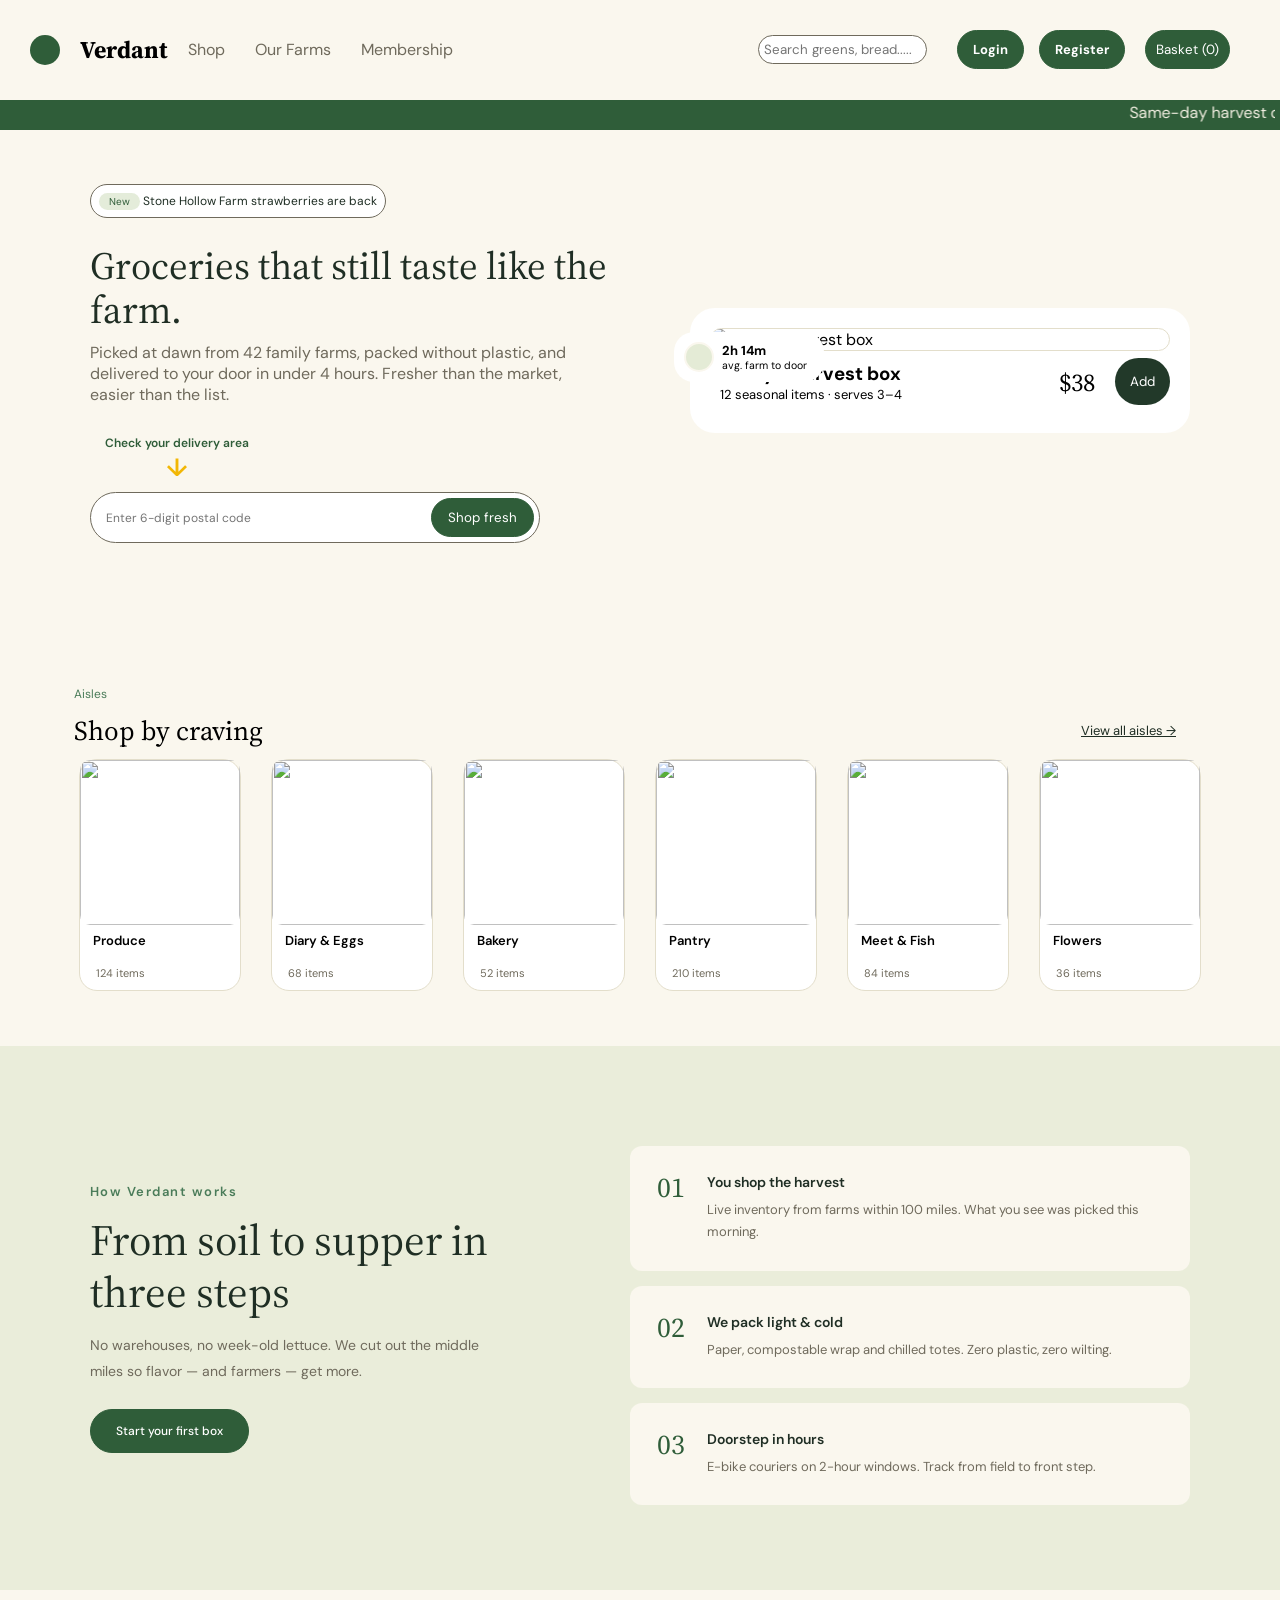
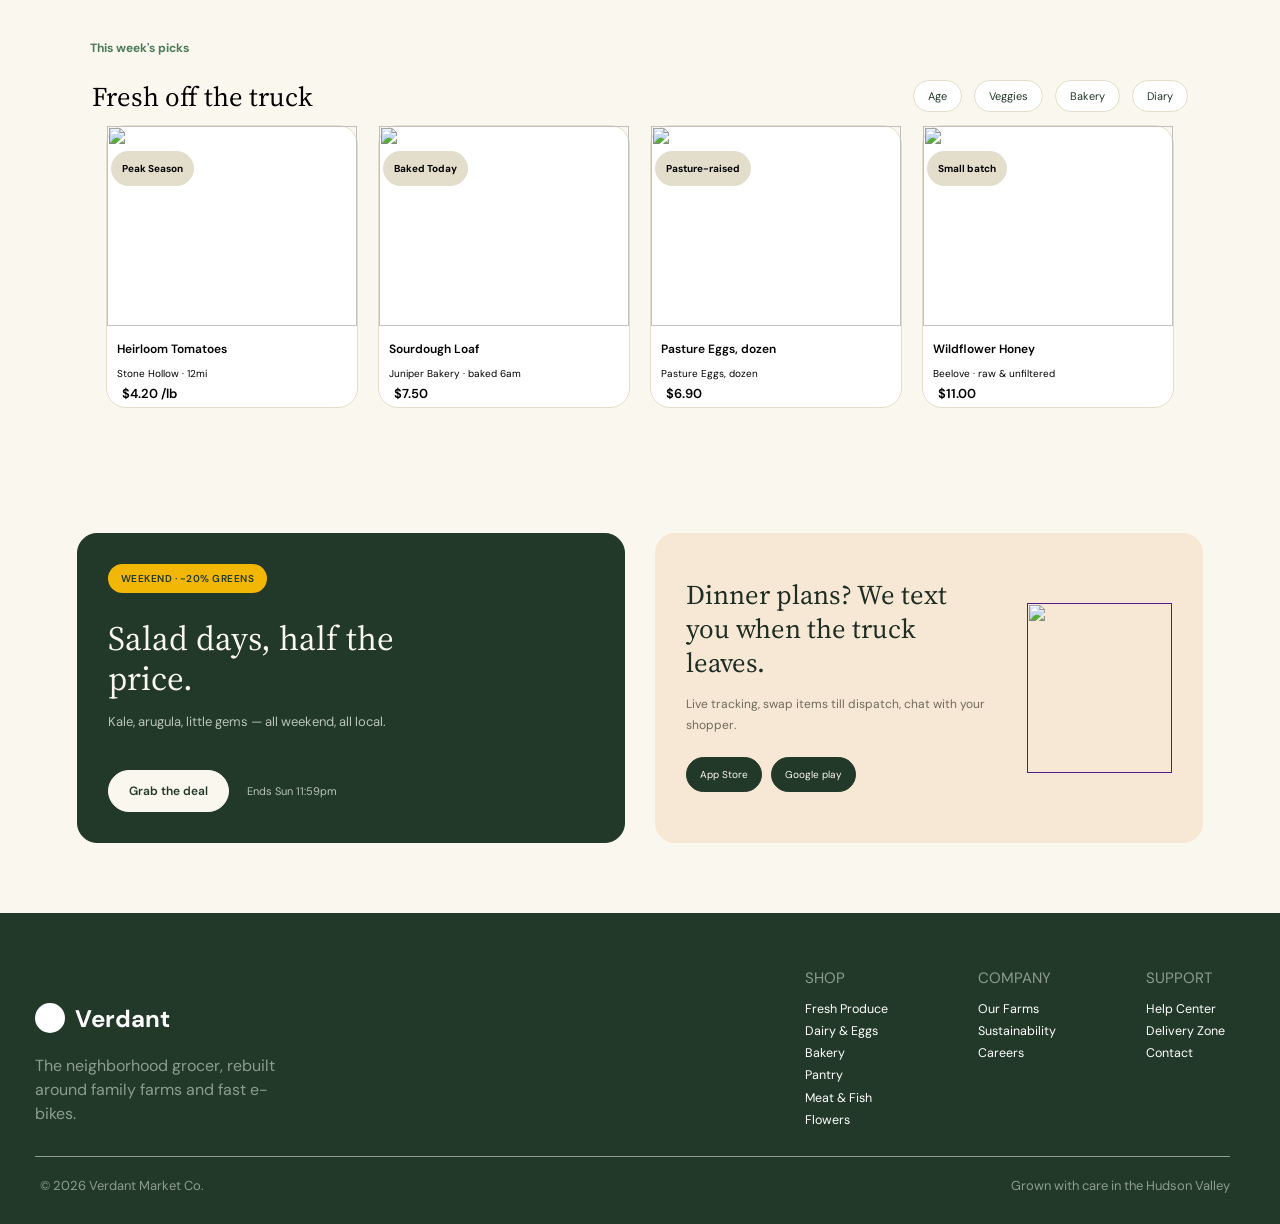
==== commit 159eac67: "Temporarily disable authentication and checkout" ====
--- a/index.html
+++ b/index.html
@@ -1,36 +1,29 @@
-
 <!DOCTYPE html>
 <html lang="en">
 <head>
     <meta charset="UTF-8">
     <meta name="viewport" content="width=device-width, initial-scale=1.0">
-    <meta name="description" content="Verdant is a demonstration grocery shopping website. Explore products, browse categories and try the shopping basket.">
-    <meta name="robots" content="index, follow">
-    <title>Verdant | Grocery Store</title>
-
+    <title>Verdant</title>
+    <link rel="preconnect" href="https://fonts.googleapis.com">
+    <link rel="preconnect" href="https://fonts.gstatic.com" crossorigin>
+    <link href="https://fonts.googleapis.com/css2?family=DM+Sans:ital,opsz,wght@0,9..40,100..1000;1,9..40,100..1000&family=Lobster&display=swap" rel="stylesheet">
     <link rel="preconnect" href="https://fonts.googleapis.com">
     <link rel="preconnect" href="https://fonts.gstatic.com" crossorigin>
     <link href="https://fonts.googleapis.com/css2?family=DM+Sans:ital,opsz,wght@0,9..40,100..1000;1,9..40,100..1000&family=Lobster&family=Source+Serif+4:ital,opsz,wght@0,8..60,200..900;1,8..60,200..900&display=swap" rel="stylesheet">
-
     <link rel="stylesheet" href="style.css">
-
     <link
         rel="stylesheet"
         type="text/css"
         href="https://cdn.jsdelivr.net/npm/@phosphor-icons/web@2.1.1/src/fill/style.css"
-    >
-
-    <link
-        rel="stylesheet"
-        type="text/css"
-        href="https://cdn.jsdelivr.net/npm/@phosphor-icons/web@2.1.1/src/light/style.css"
-    >
-
+        />
+     <link
+      rel="stylesheet"
+      type="text/css"
+      href="https://cdn.jsdelivr.net/npm/@phosphor-icons/web@2.1.1/src/light/style.css"
+    />
     <script src="script.js" defer></script>
 </head>
-
 <body>
-
     <header class="logo-header">
         <div class="logo-container">
 
@@ -47,20 +40,19 @@
                 </ul>
 
                 <div class="section-2">
-                    <input
-                        type="text"
+                    <input type="text"
                         placeholder="Search greens, bread....."
                         class="search-bar"
-                        id="product-search"
-                    >
-
+                        id="product-search">                  
                     <div class="auth-section" id="auth-section">
+                        <a href="login.html">Login</a>
+                        <a href="register.html">Register</a>
                     </div>
                 </div>
             </nav>
 
             <div class="cart-wrapper">
-                <button type="button" class="cart-button">
+                <button class="cart-button">
                     Basket (<span id="cart-count">0</span>)
                 </button>
 
@@ -76,7 +68,6 @@
                     </div>
 
                     <div class="cart-summary">
-
                         <div class="summary-row">
                             <span>Subtotal</span>
                             <span>$<span id="cart-subtotal">0.00</span></span>
@@ -92,14 +83,13 @@
                             <strong>$<span id="cart-total">0.00</span></strong>
                         </div>
 
-                        <button type="button" class="clear-basket-button" id="clear-basket">
+                       <button class="clear-basket-button" id="clear-basket">
                             Clear Basket
                         </button>
 
-                        <button type="button" class="checkout-button" id="checkout-button" disabled>
+                        <button class="checkout-button" id="checkout-button" disabled>
                             Proceed to Checkout
                         </button>
-
                     </div>
                 </div>
             </div>
@@ -112,54 +102,56 @@
 
         </div>
     </header>
-
-    <div id="cart-notification" class="cart-notification" role="status" aria-live="polite">
-        Product added to basket!
-    </div>
-
-    <main>
-
-        <!-- ANNOUNCEMENT SECTION -->
+        <div id="cart-notification" class="cart-notification">
+            Product added to basket!
+        </div>
+
+   <main>
+       
+     <!-- FIRST SECTION: ANNOUNCEMENT -->
         <section class="first">
             <div class="second-logo"></div>
 
             <p>
                 <marquee behavior="scroll" direction="left">
-                    Welcome to Verdant — Explore our grocery shopping demo
+                    Same-day harvest delivery — order by 2pm, on your porch by 6pm
                 </marquee>
             </p>
         </section>
 
+
         <!-- HERO SECTION -->
         <section class="second">
 
+            <!-- LEFT SIDE -->
             <div class="first-flex">
 
                 <div class="container1">
 
                     <div class="cont">
                         <p>
-                            <span>Demo</span> Explore our featured grocery collection
+                            <span>New</span> Stone Hollow Farm strawberries are back
                         </p>
                     </div>
 
                     <h1 class="groceries-title">
-                        Groceries that make everyday shopping easier.
+                        Groceries that still taste like the farm.
                     </h1>
 
                     <p class="info">
-                        Discover a selection of grocery products, browse different
-                        categories and try out the shopping experience on Verdant.
-                        This website is a demonstration project.
+                        Picked at dawn from 42 family farms, packed without plastic,
+                        and delivered to your door in under 4 hours.
+                        Fresher than the market, easier than the list.
                     </p>
 
                 </div>
 
-                <!-- POSTAL CODE FORM -->
+
+                <!-- ZIP CODE FORM -->
                 <div class="zip-section">
 
                     <div class="zip-pointer">
-                        <span>Explore our products</span>
+                        <span>Check your delivery area</span>
                         <span class="zip-arrow">↓</span>
                     </div>
 
@@ -173,7 +165,6 @@
                             inputmode="numeric"
                             pattern="[0-9]{6}"
                             required
-                            aria-label="Six-digit postal code"
                         >
 
                         <button type="submit" class="zip-button">
@@ -188,6 +179,7 @@
 
             </div>
 
+
             <!-- RIGHT SIDE: PRODUCT IMAGE -->
             <div class="right-side">
 
@@ -196,30 +188,33 @@
                     <div class="small"></div>
 
                     <div class="small-style">
-                        <h3>Featured</h3>
-                        <p>Explore our collection</p>
-                    </div>
-
-                </div>
+                        <h3>2h 14m</h3>
+                        <p>avg. farm to door</p>
+                    </div>
+
+                </div>
+
 
                 <div>
 
                     <div class="image">
-                        <img src="images/first.jpg" alt="Featured grocery selection">
-                    </div>
+                        <img src="/images/first.jpg" alt="Today's harvest box">
+                    </div>
+
 
                     <div class="second-small">
 
                         <div class="smallest">
                             <h3>Today's harvest box</h3>
-                            <p>Sample grocery collection</p>
-                        </div>
+                            <p>12 seasonal items · serves 3–4</p>
+                        </div>
+
 
                         <div class="money">
+
                             <p>$38</p>
 
                             <button
-                                type="button"
                                 class="add-button"
                                 data-name="Today's harvest box"
                                 data-price="38"
@@ -227,6 +222,7 @@
                             >
                                 Add
                             </button>
+
                         </div>
 
                     </div>
@@ -237,273 +233,209 @@
 
         </section>
 
-        <!-- SHOP BY CATEGORY -->
-        <section>
+        <!-- SECOND SECTION -->
+    <section>
+        <div>
+            <div class="second-section">
+                <p>Aisles</p>
+                <div class="second-small-flex">
+                    <h3>Shop by craving</h3>
+                    <a href="shop.html#shop">View all aisles →</a>
+                </div>
+                <div class="image-collection">
+                    <div class="image">
+                        <a href="shop.html#produce"><img src="images/second.jpg" alt=""></a>
+                        <h4>Produce</h4>
+                        <p>124 items</p>
+                    </div>
+                     <div class="image">
+                        <a href="shop.html#diary"><img src="images/fourth.jpg" alt=""></a>
+                        <h4>Diary & Eggs</h4>
+                        <p>68 items</p>
+                    </div>
+                     <div class="image">
+                       <a href="shop.html#bakery"><img src="images/third.jpg" alt=""></a>
+                        <h4>Bakery</h4>
+                        <p>52 items</p>
+                    </div>
+                     <div class="image">
+                        <a href="shop.html#pantry"><img src="images/sixth.jpg" alt=""></a>
+                        <h4>Pantry</h4>
+                        <p>210 items</p>
+                    </div>
+                     <div class="image">
+                        <a href="shop.html#meat"><img src="images/seventh.jpg" alt=""></a>
+                        <h4>Meet & Fish</h4>
+                        <p>84 items</p>
+                    </div>
+                     <div class="image">
+                        <a href="shop.html#flowers"><img src="images/fifth.jpg" alt=""></a>
+                        <h4>Flowers</h4>
+                        <p>36 items</p>
+                    </div>
+                </div>
+            </div>
+        </div>
+    </section>
+    <!-- THRID SECTION -->
+     <section class="third-flex">
+        <div class="third-main">
+            <div class="small-third">
+                <h4>How Verdant works</h4>
+                <h2>From soil to supper in three steps</h2>
+                <p>No warehouses, no week-old lettuce. We cut out the middle miles so flavor — and farmers — get more.</p>
+                <button> <a href="shop.html">Start your first box</a></button>
+            </div>
+            <div class="digit">
+                <div class="digit1">
+                    <h3>01</h3>
+                    <div>
+                        <h5>You shop the harvest</h5>
+                        <p>Live inventory from farms within 100 miles. What you see was picked this morning.</p>
+                    </div>
+                </div>
+                <div class="digit2">
+                    <h3>02</h3>
+                    <div>
+                        <h5>We pack light & cold</h5>
+                        <p>Paper, compostable wrap and chilled totes. Zero plastic, zero wilting.</p>
+                    </div>
+                </div>
+                 <div class="digit3">
+                    <h3>03</h3>
+                    <div>
+                        <h5>Doorstep in hours</h5>
+                        <p>E-bike couriers on 2-hour windows. Track from field to front step.</p>
+                    </div>
+                </div>
+            </div>
+        </div>
+     </section>
+     <!-- FOURTH SECTION -->
+     
+<!-- FOURTH SECTION -->
+            <section class="fourth-section">
+                <div class="fourth-first">
+                    <h4>This week's picks</h4>
+
+                    <div class="fourth-small">
+                        <h3>Fresh off the truck</h3>
+
+                        <ul class="fourth-flex">
+                            <li><a href="shop.html#produce">Age</a></li>
+                            <li><a href="shop.html#pantry">Veggies</a></li>
+                            <li><a href="shop.html#bakery">Bakery</a></li>
+                            <li><a href="shop.html#dairy">Diary</a></li>
+                        </ul>
+                    </div>
+                </div>
+
+                <div class="fourth-images">
+
+                    <!-- PRODUCT 1 -->
+                    <div class="image-design">
+                        <img src="images/eighth.jpg" alt="">
+                        <h2>Heirloom Tomatoes</h2>
+                        <p>Stone Hollow · 12mi</p>
+                        <h3>Peak Season</h3>
+
+                        <div class="fourth-smaller">
+                            <p>$4.20 /lb</p>
+
+                            <button class="add-button"
+                                data-name="Heirloom Tomatoes"
+                                data-price="4.20"
+                                data-image="/images/eighth.jpg">
+                                <i class="ph-fill ph-plus-circle icon"></i>
+                            </button>
+                        </div>
+                    </div>
+
+                    <!-- PRODUCT 2 -->
+                    <div class="image-design">
+                        <img src="images/nineth.jpg" alt="">
+                        <h2>Sourdough Loaf</h2>
+                        <p>Juniper Bakery · baked 6am</p>
+                        <h3>Baked Today</h3>
+
+                        <div class="fourth-smaller">
+                            <p>$7.50</p>
+
+                            <button class="add-button"
+                                data-name="Sourdough Loaf"
+                                data-price="7.50"
+                                data-image="/images/nineth.jpg">
+                                <i class="ph-fill ph-plus-circle icon"></i>
+                            </button>
+                        </div>
+                    </div>
+
+                    <!-- PRODUCT 3 -->
+                    <div class="image-design">
+                        <img src="images/tenth.jpg" alt="">
+                        <h2>Pasture Eggs, dozen</h2>
+                        <p>Pasture Eggs, dozen</p>
+                        <h3>Pasture-raised</h3>
+
+                        <div class="fourth-smaller">
+                            <p>$6.90</p>
+
+                            <button class="add-button"
+                                data-name="Pasture Eggs"
+                                data-price="6.90"
+                                data-image="/images/tenth.jpg">
+                                <i class="ph-fill ph-plus-circle icon"></i>
+                            </button>
+                        </div>
+                    </div>
+
+                    <!-- PRODUCT 4 -->
+                    <div class="image-design">
+                        <img src="images/eleventh.jpg" alt="">
+                        <h2>Wildflower Honey</h2>
+                        <p>Beelove · raw & unfiltered</p>
+                        <h3>Small batch</h3>
+
+                        <div class="fourth-smaller">
+                            <p>$11.00</p>
+
+                            <button class="add-button"
+                                data-name="Wildflower Honey"
+                                data-price="11.00"
+                                data-image="/images/eleventh.jpg">
+                                <i class="ph-fill ph-plus-circle icon"></i>
+                            </button>
+                        </div>
+                    </div>
+
+                </div>
+            </section>
+
+                             <!-- FIFTH SECTION -->
+      <section class="fifth-section">
+        <div class="fifth-first">
+            <h6>WEEKEND · −20% GREENS</h6>
+            <h3>Salad days, half the price.</h3>
+            <span>Kale, arugula, little gems — all weekend, all local.</span>
+            <div class="button-design">
+            <button>Grab the deal</button>
+            <p>Ends Sun 11:59pm</p>
+            </div>
+        </div>
+        <div class="fifth-second">
             <div>
-                <div class="second-section">
-
-                    <p>Aisles</p>
-
-                    <div class="second-small-flex">
-                        <h3>Shop by category</h3>
-                        <a href="shop.html#shop">View all aisles →</a>
-                    </div>
-
-                    <div class="image-collection">
-
-                        <div class="image">
-                            <a href="shop.html#produce">
-                                <img src="images/second.jpg" alt="Fresh produce">
-                            </a>
-                            <h4>Produce</h4>
-                            <p>Explore products</p>
-                        </div>
-
-                        <div class="image">
-                            <a href="shop.html#dairy">
-                                <img src="images/fourth.jpg" alt="Dairy and eggs">
-                            </a>
-                            <h4>Dairy & Eggs</h4>
-                            <p>Explore products</p>
-                        </div>
-
-                        <div class="image">
-                            <a href="shop.html#bakery">
-                                <img src="images/third.jpg" alt="Bakery products">
-                            </a>
-                            <h4>Bakery</h4>
-                            <p>Explore products</p>
-                        </div>
-
-                        <div class="image">
-                            <a href="shop.html#pantry">
-                                <img src="images/sixth.jpg" alt="Pantry products">
-                            </a>
-                            <h4>Pantry</h4>
-                            <p>Explore products</p>
-                        </div>
-
-                        <div class="image">
-                            <a href="shop.html#meat">
-                                <img src="images/seventh.jpg" alt="Meat and fish">
-                            </a>
-                            <h4>Meat & Fish</h4>
-                            <p>Explore products</p>
-                        </div>
-
-                        <div class="image">
-                            <a href="shop.html#flowers">
-                                <img src="images/fifth.jpg" alt="Flowers">
-                            </a>
-                            <h4>Flowers</h4>
-                            <p>Explore products</p>
-                        </div>
-
-                    </div>
-                </div>
-            </div>
-        </section>
-
-        <!-- HOW VERDANT WORKS -->
-        <section class="third-flex">
-
-            <div class="third-main">
-
-                <div class="small-third">
-                    <h4>How Verdant works</h4>
-                    <h2>A simple shopping experience in three steps</h2>
-
-                    <p>
-                        Browse the available products, add your favourites
-                        to your basket and review your selections.
-                    </p>
-
-                    <button type="button">
-                        <a href="shop.html">Start shopping</a>
-                    </button>
-                </div>
-
-                <div class="digit">
-
-                    <div class="digit1">
-                        <h3>01</h3>
-                        <div>
-                            <h5>Explore products</h5>
-                            <p>Browse the different grocery categories and discover available products.</p>
-                        </div>
-                    </div>
-
-                    <div class="digit2">
-                        <h3>02</h3>
-                        <div>
-                            <h5>Add to your basket</h5>
-                            <p>Select the products you like and add them to your shopping basket.</p>
-                        </div>
-                    </div>
-
-                    <div class="digit3">
-                        <h3>03</h3>
-                        <div>
-                            <h5>Review your selection</h5>
-                            <p>Check your selected products and quantities before proceeding to checkout.</p>
-                        </div>
-                    </div>
-
-                </div>
-            </div>
-        </section>
-
-        <!-- FEATURED PRODUCTS -->
-        <section class="fourth-section">
-
-            <div class="fourth-first">
-                <h4>Featured products</h4>
-
-                <div class="fourth-small">
-                    <h3>Explore our collection</h3>
-
-                    <ul class="fourth-flex">
-                        <li><a href="shop.html#produce">Produce</a></li>
-                        <li><a href="shop.html#pantry">Pantry</a></li>
-                        <li><a href="shop.html#bakery">Bakery</a></li>
-                        <li><a href="shop.html#dairy">Dairy</a></li>
-                    </ul>
-                </div>
-            </div>
-
-            <div class="fourth-images">
-
-                <!-- PRODUCT 1 -->
-                <div class="image-design">
-                    <img src="images/eighth.jpg" alt="Heirloom tomatoes">
-                    <h2>Heirloom Tomatoes</h2>
-                    <p>Featured grocery product</p>
-                    <h3>Sample Product</h3>
-
-                    <div class="fourth-smaller">
-                        <p>$4.20 /lb</p>
-
-                        <button
-                            type="button"
-                            class="add-button"
-                            data-name="Heirloom Tomatoes"
-                            data-price="4.20"
-                            data-image="images/eighth.jpg"
-                            aria-label="Add Heirloom Tomatoes to basket"
-                        >
-                            <i class="ph-fill ph-plus-circle icon"></i>
-                        </button>
-                    </div>
-                </div>
-
-                <!-- PRODUCT 2 -->
-                <div class="image-design">
-                    <img src="images/nineth.jpg" alt="Sourdough loaf">
-                    <h2>Sourdough Loaf</h2>
-                    <p>Featured bakery product</p>
-                    <h3>Sample Product</h3>
-
-                    <div class="fourth-smaller">
-                        <p>$7.50</p>
-
-                        <button
-                            type="button"
-                            class="add-button"
-                            data-name="Sourdough Loaf"
-                            data-price="7.50"
-                            data-image="images/nineth.jpg"
-                            aria-label="Add Sourdough Loaf to basket"
-                        >
-                            <i class="ph-fill ph-plus-circle icon"></i>
-                        </button>
-                    </div>
-                </div>
-
-                <!-- PRODUCT 3 -->
-                <div class="image-design">
-                    <img src="images/tenth.jpg" alt="Pasture eggs">
-                    <h2>Pasture Eggs, dozen</h2>
-                    <p>Featured grocery product</p>
-                    <h3>Sample Product</h3>
-
-                    <div class="fourth-smaller">
-                        <p>$6.90</p>
-
-                        <button
-                            type="button"
-                            class="add-button"
-                            data-name="Pasture Eggs"
-                            data-price="6.90"
-                            data-image="images/tenth.jpg"
-                            aria-label="Add Pasture Eggs to basket"
-                        >
-                            <i class="ph-fill ph-plus-circle icon"></i>
-                        </button>
-                    </div>
-                </div>
-
-                <!-- PRODUCT 4 -->
-                <div class="image-design">
-                    <img src="images/eleventh.jpg" alt="Wildflower honey">
-                    <h2>Wildflower Honey</h2>
-                    <p>Featured grocery product</p>
-                    <h3>Sample Product</h3>
-
-                    <div class="fourth-smaller">
-                        <p>$11.00</p>
-
-                        <button
-                            type="button"
-                            class="add-button"
-                            data-name="Wildflower Honey"
-                            data-price="11.00"
-                            data-image="images/eleventh.jpg"
-                            aria-label="Add Wildflower Honey to basket"
-                        >
-                            <i class="ph-fill ph-plus-circle icon"></i>
-                        </button>
-                    </div>
-                </div>
-
-            </div>
-        </section>
-
-        <!-- FIFTH SECTION -->
-        <section class="fifth-section">
-
-            <div class="fifth-first">
-                <h6>VERDANT SHOPPING DEMO</h6>
-                <h3>Discover something fresh.</h3>
-                <span>Browse our grocery collection and try the shopping features.</span>
-
-                <div class="button-design">
-                    <button type="button" onclick="window.location.href='shop.html'">
-                        Explore products
-                    </button>
-                    <p>Demo website</p>
-                </div>
-            </div>
-
-            <div class="fifth-second">
-
-                <div>
-                    <h3>Your shopping experience, made simple.</h3>
-                    <p>
-                        Explore products, manage your basket and discover
-                        the features available on this demonstration website.
-                    </p>
-                </div>
-
-                <div>
-                    <img src="images/download.png" alt="Verdant shopping experience">
-                </div>
-
-            </div>
-
-        </section>
-
-    </main>
-
+                <h3>Dinner plans? We text you when the truck leaves.</h3>
+                <p>Live tracking, swap items till dispatch, chat with your shopper.</p>
+                <button> <i class="ph-light ph-download-simple"></i> App Store</button>
+                <button> <i class="ph-light ph-download-simple"></i> Google play</button>
+            </div>
+            <div>
+                <a href=""><img src="images/download.png" alt=""></a>
+            </div>
+        </div>
+    </section>
+    
+</main>
     <!-- FOOTER -->
     <footer>
 
@@ -516,7 +448,7 @@
                 </div>
 
                 <p class="parag">
-                    A grocery shopping website demonstration.
+                    The neighborhood grocer, rebuilt around family farms and fast e-bikes.
                 </p>
             </div>
 
@@ -558,12 +490,12 @@
 
         <section class="section2">
             <div>
-                <p>© 2026 Verdant Website.</p>
-                <p>Created as a grocery shopping demonstration.</p>
+                <p>© 2026 Verdant Market Co.</p>
+                <p>Grown with care in the Hudson Valley</p>
             </div>
         </section>
 
     </footer>
 
 </body>
-</html>+</html>
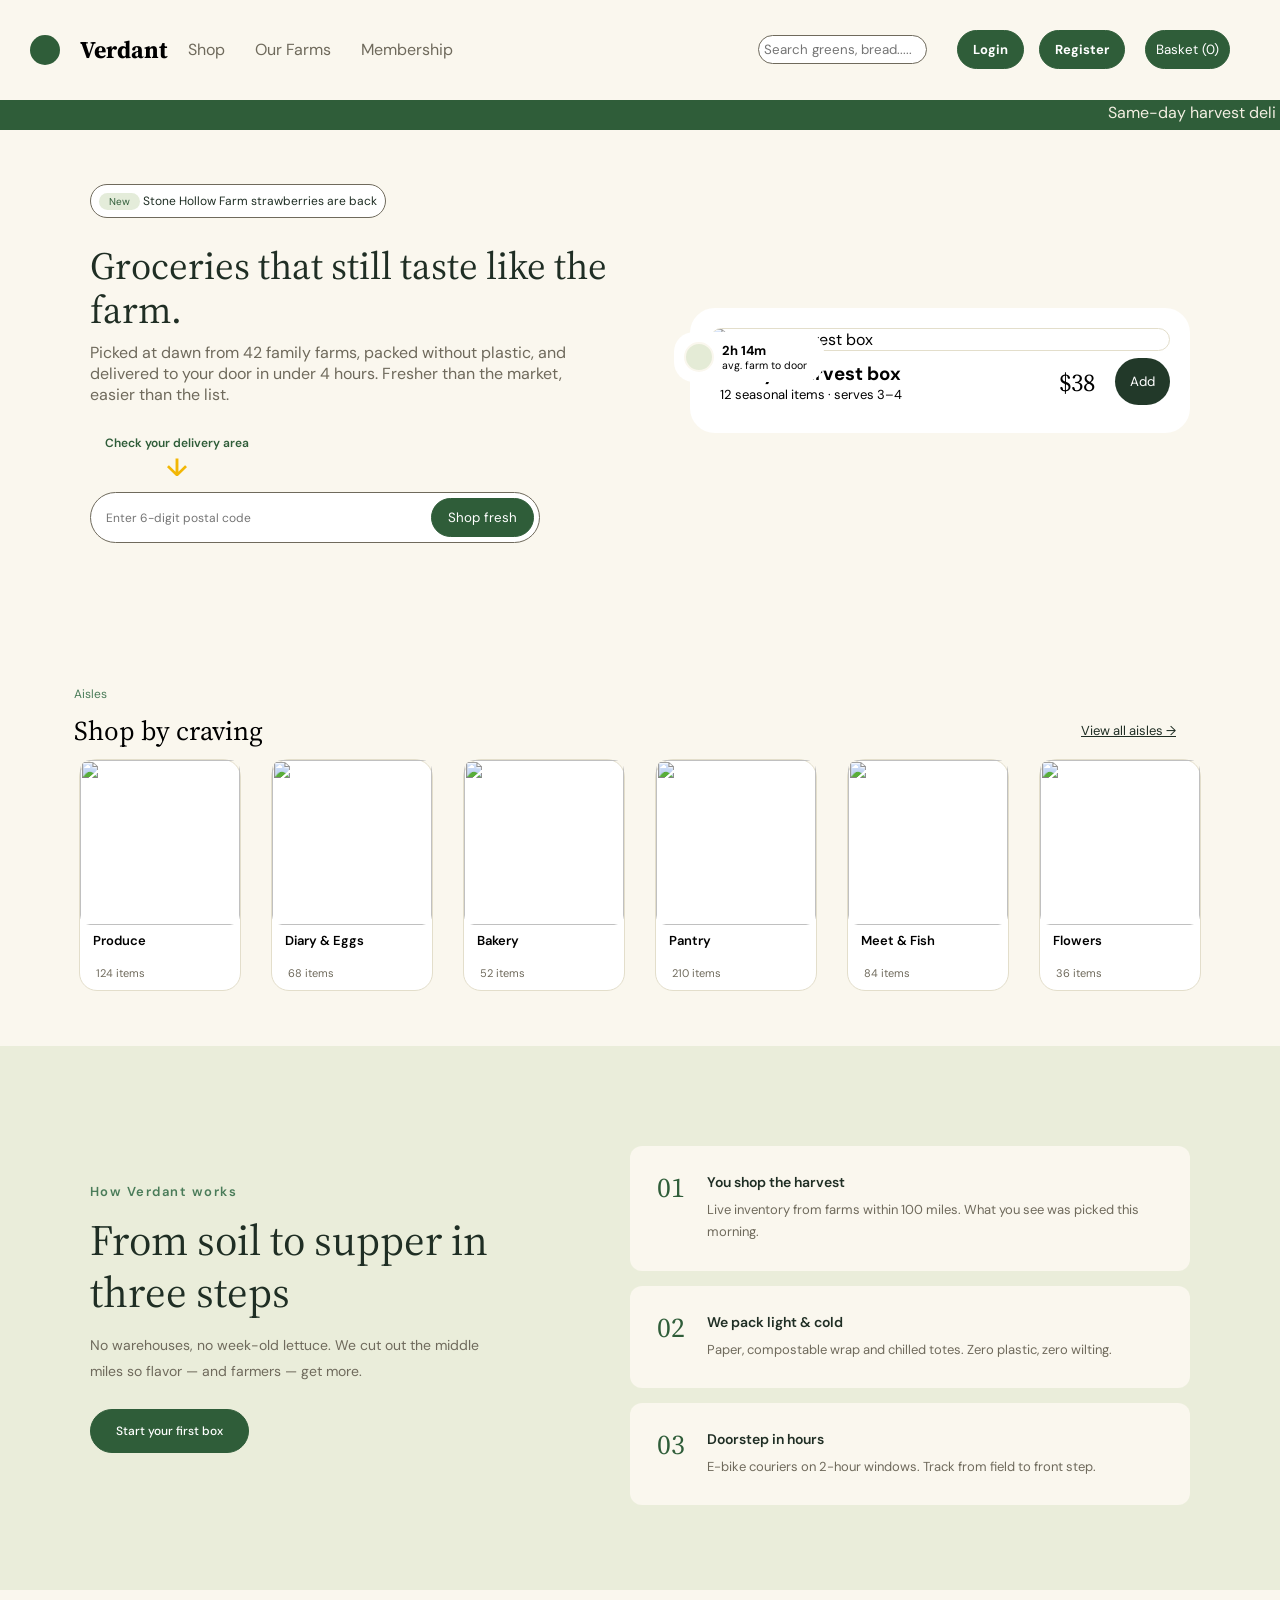
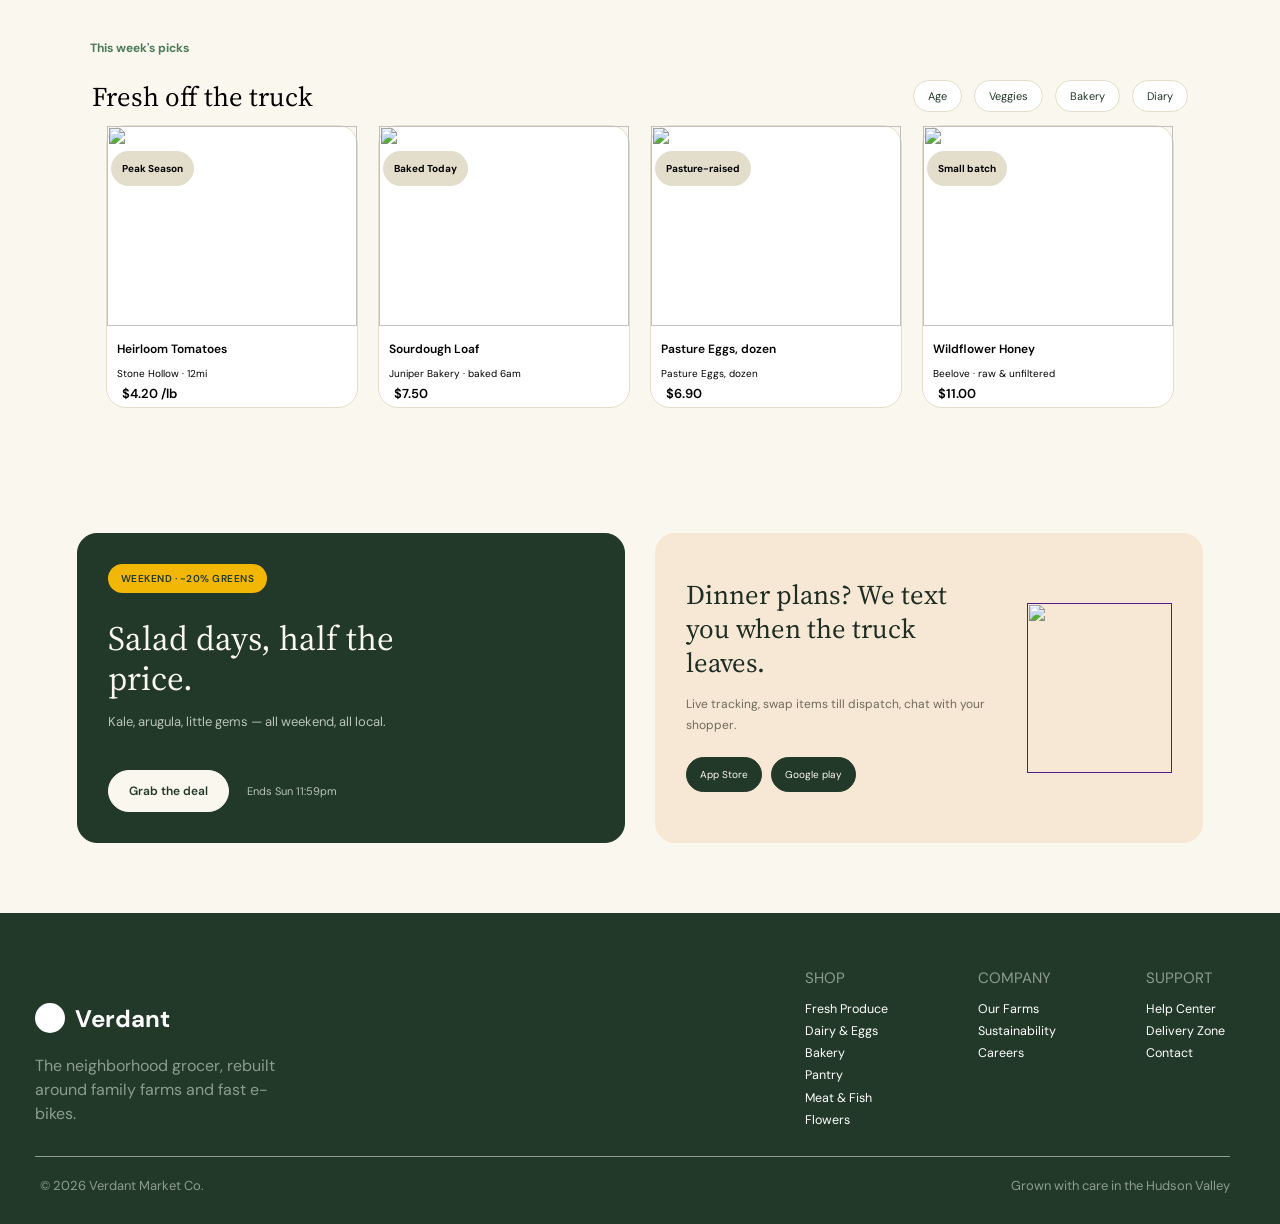
==== commit 9e7f88e1: "Temporarily disable authentication and checkout" ====
--- a/index.html
+++ b/index.html
@@ -4,6 +4,7 @@
     <meta charset="UTF-8">
     <meta name="viewport" content="width=device-width, initial-scale=1.0">
     <title>Verdant</title>
+    <link rel="icon" type="image/png" sizes="32x32" href="images/verdant.png">    
     <link rel="preconnect" href="https://fonts.googleapis.com">
     <link rel="preconnect" href="https://fonts.gstatic.com" crossorigin>
     <link href="https://fonts.googleapis.com/css2?family=DM+Sans:ital,opsz,wght@0,9..40,100..1000;1,9..40,100..1000&family=Lobster&display=swap" rel="stylesheet">
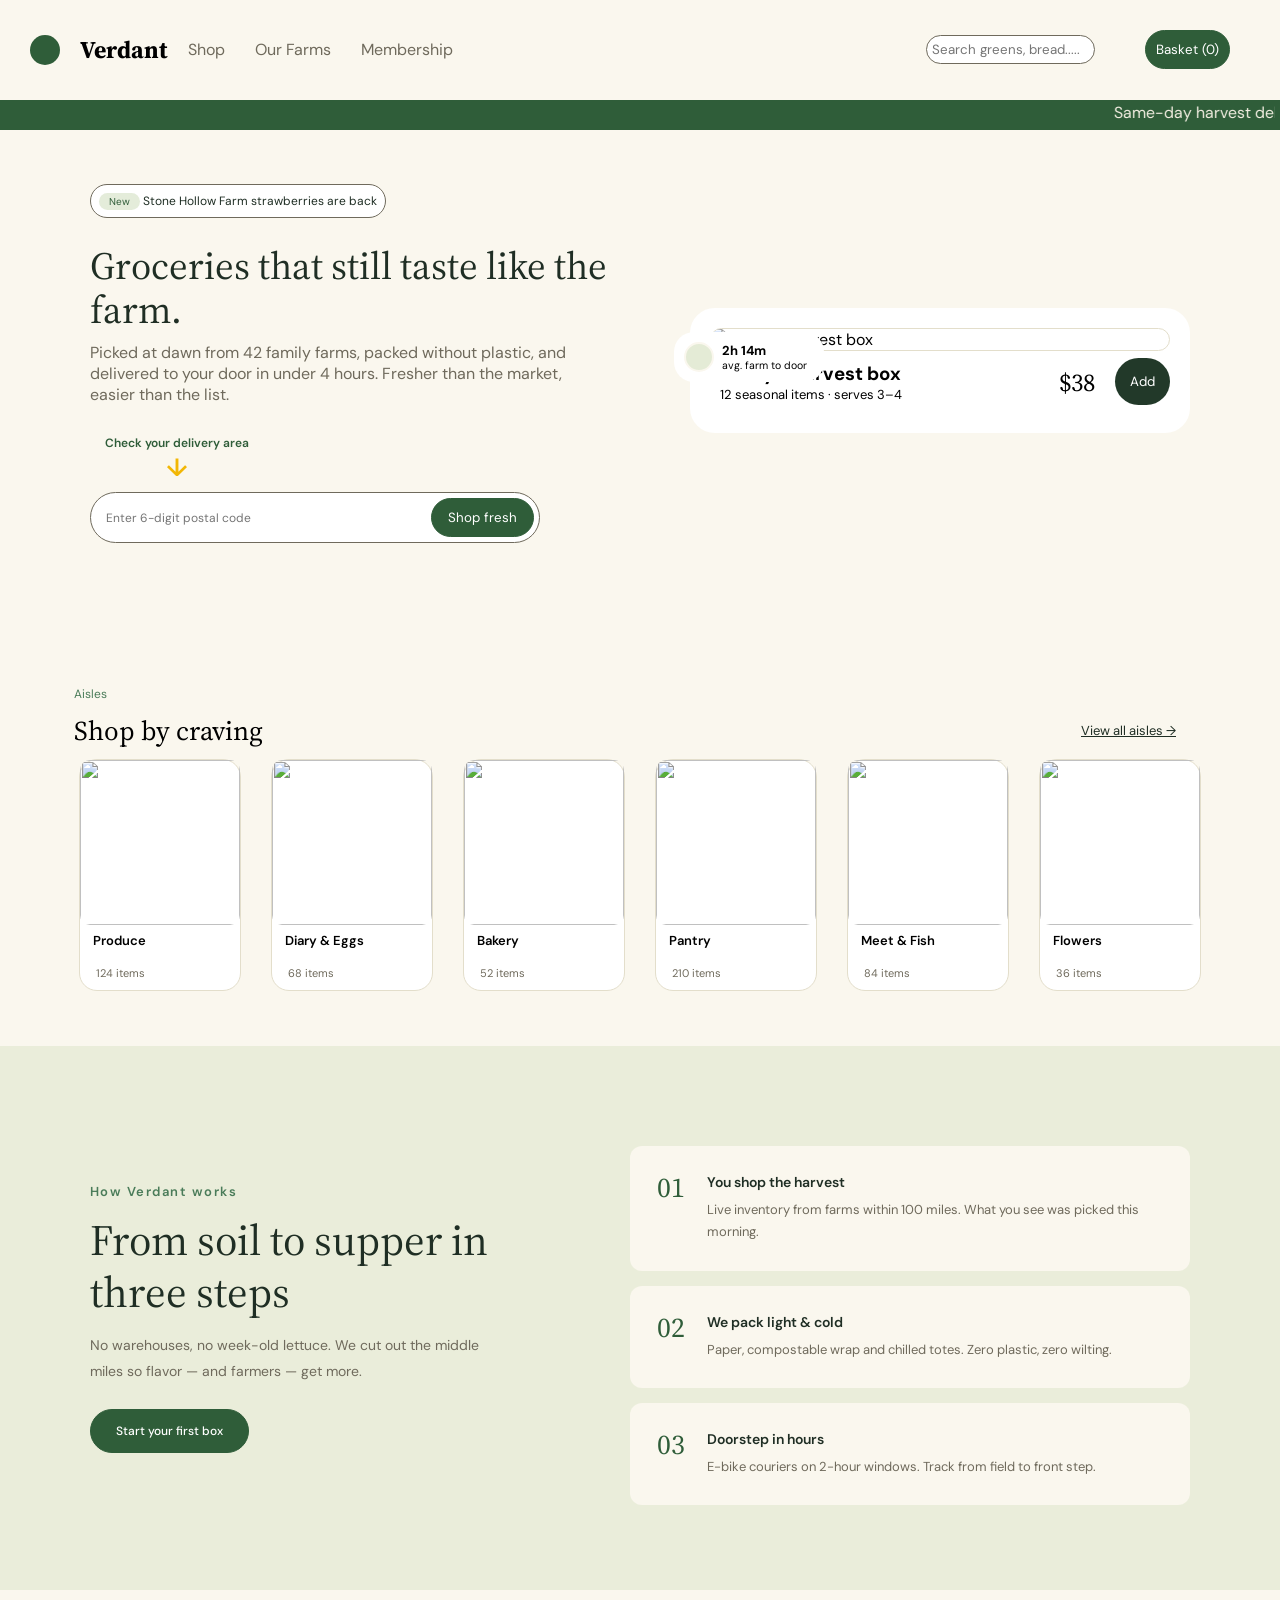
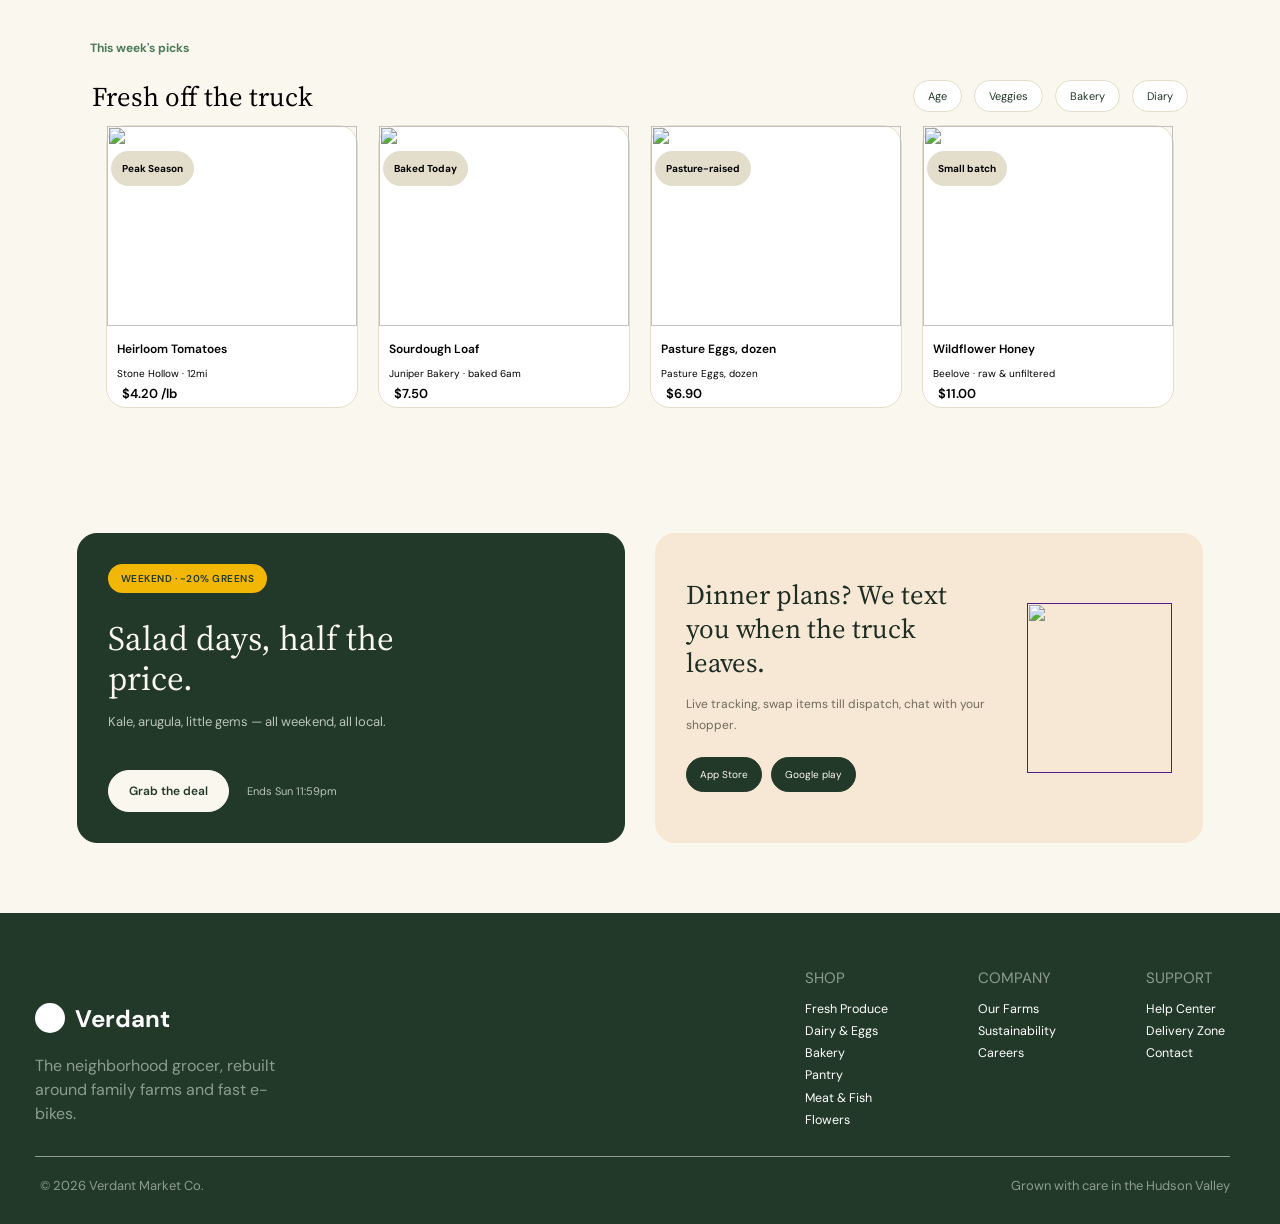
==== commit 39cecc80: "Temporarily authentication" ====
--- a/index.html
+++ b/index.html
@@ -46,8 +46,6 @@
                         class="search-bar"
                         id="product-search">                  
                     <div class="auth-section" id="auth-section">
-                        <a href="login.html">Login</a>
-                        <a href="register.html">Register</a>
                     </div>
                 </div>
             </nav>
